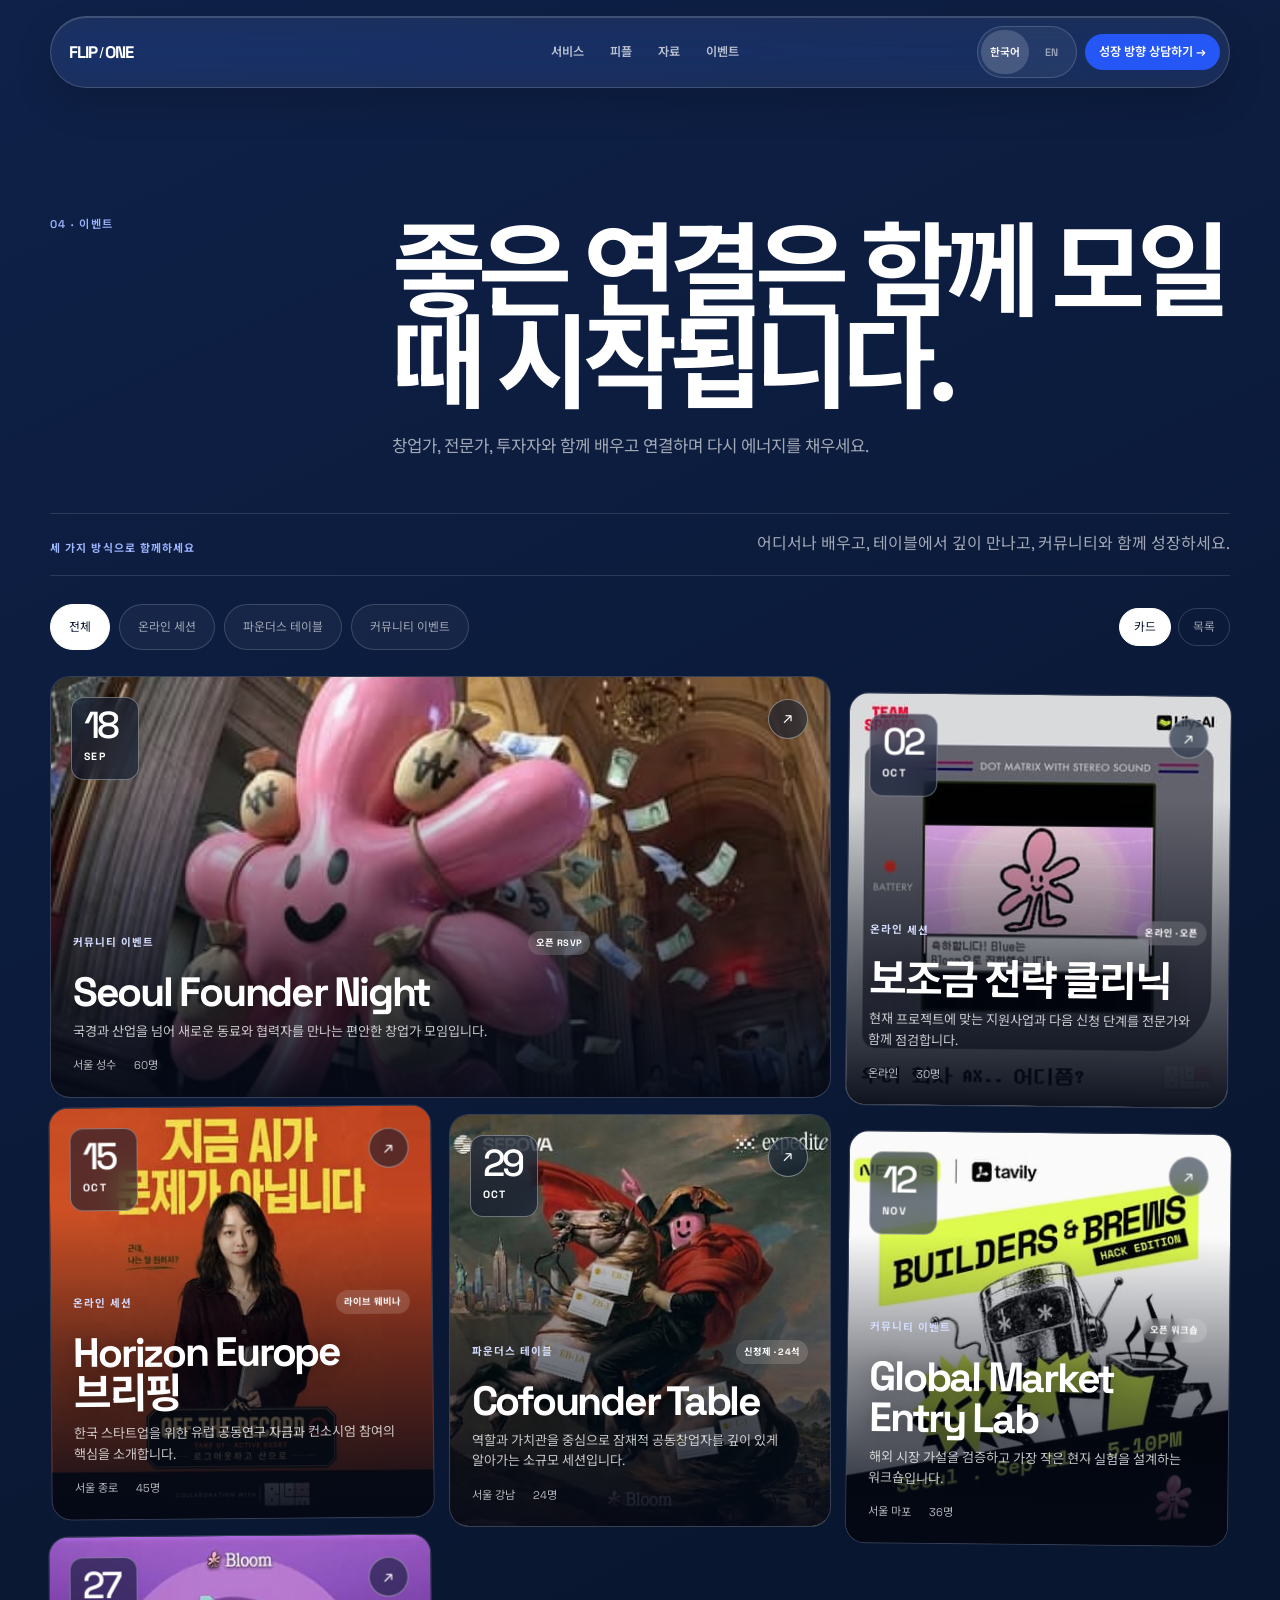
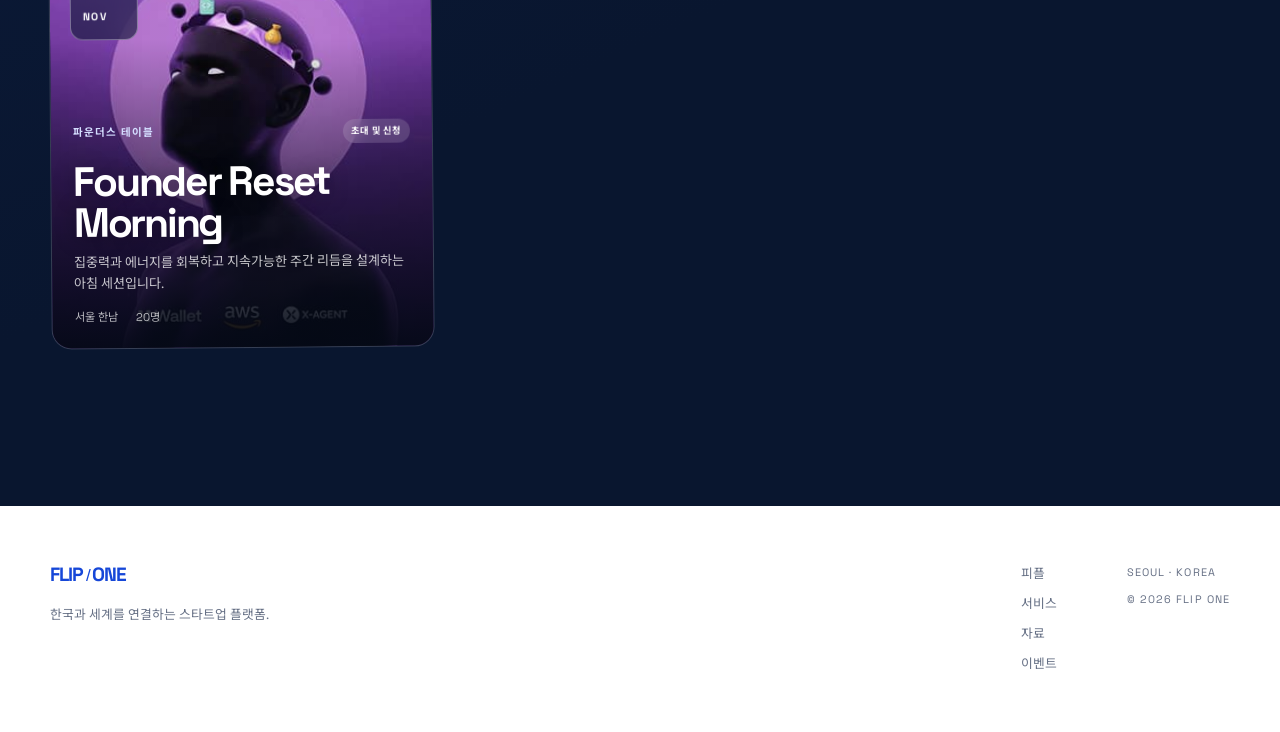
==== events.html @ 9b562f0b "Build multi-page Flip One venture platform" ====
<!doctype html>
<html lang="ko"><head><meta charset="utf-8"><meta name="viewport" content="width=device-width, initial-scale=1"><meta name="description" content="Flip One 창업가 커뮤니티 이벤트와 워크숍."><meta name="theme-color" content="#09162f"><title>Flip One | Events</title><link rel="preconnect" href="https://fonts.googleapis.com"><link rel="preconnect" href="https://fonts.gstatic.com" crossorigin><link href="https://fonts.googleapis.com/css2?family=Noto+Sans+KR:wght@400;500;600;700&amp;family=Space+Grotesk:wght@400;500;600;700&amp;display=swap" rel="stylesheet"><link rel="stylesheet" href="styles.css"><script src="script.js" defer></script></head>
<body class="subpage events-page"><a class="skip-link" href="#main" data-i18n="skip">본문으로 건너뛰기</a>
  <header class="site-header" id="site-header"><a class="wordmark" href="index.html" aria-label="Flip One home"><span>FLIP</span><span class="wordmark__slash">/</span><span>ONE</span></a><nav class="desktop-nav" aria-label="주요 내비게이션" data-i18n-aria="navLabel"><a href="services.html" data-i18n="navServices">서비스</a><a href="people.html" data-i18n="navPeople">피플</a><a href="resources.html" data-i18n="navResources">자료</a><a href="events.html" class="is-current" aria-current="page" data-i18n="navEvents">이벤트</a></nav><div class="header-actions"><div class="language-switch" role="group" aria-label="언어 선택"><button class="language-switch__button is-active" type="button" data-language="ko" aria-pressed="true">한국어</button><button class="language-switch__button" type="button" data-language="en" aria-pressed="false">EN</button></div><a class="nav-cta" href="index.html#course"><span data-i18n="cta">성장 방향 상담하기</span> →</a><button class="menu-button" id="menu-button" type="button" aria-expanded="false" aria-controls="mobile-nav"><span data-i18n="menu">메뉴</span></button></div></header>
  <nav class="mobile-nav" id="mobile-nav" hidden><a href="services.html" data-i18n="navServices">서비스</a><a href="people.html" data-i18n="navPeople">피플</a><a href="resources.html" data-i18n="navResources">자료</a><a href="events.html" data-i18n="navEvents">이벤트</a></nav>
  <main id="main"><section class="events events--page" id="events" aria-labelledby="events-heading"><div class="shell"><div class="section-heading section-heading--light"><div><p class="coordinate" data-i18n="eventsSectionLabel">04 · 이벤트</p></div><div><h1 id="events-heading" data-i18n="eventsSectionTitle">좋은 연결은 함께 모일 때 시작됩니다.</h1><p data-i18n="eventsSectionSummary">창업가, 전문가, 투자자와 함께 배우고 연결하며 다시 에너지를 채우세요.</p></div></div><div class="event-wall-intro"><span data-i18n="eventWallLabel">세 가지 방식으로 함께하세요</span><p data-i18n="eventWallCopy">어디서나 배우고, 테이블에서 깊이 만나고, 커뮤니티와 함께 성장하세요.</p></div><div class="events-toolbar"><div class="event-filters" id="event-filters" aria-label="Event categories"></div><div class="view-switch" aria-label="Event view"><button type="button" data-event-view="grid" class="is-active" data-i18n="gridView">카드</button><button type="button" data-event-view="list" data-i18n="listView">목록</button></div></div><div class="event-grid" id="event-grid"></div></div></section></main>
  <footer class="footer"><div class="shell footer__grid"><div><span class="wordmark"><span>FLIP</span><span class="wordmark__slash">/</span><span>ONE</span></span><p data-i18n="footerLine">한국과 세계를 연결하는 스타트업 플랫폼.</p></div><div class="footer__links"><a href="people.html" data-i18n="navPeople">피플</a><a href="services.html" data-i18n="navServices">서비스</a><a href="resources.html" data-i18n="navResources">자료</a><a href="events.html" data-i18n="navEvents">이벤트</a></div><div class="footer__meta"><span>SEOUL · KOREA</span><span>© 2026 FLIP ONE</span></div></div></footer>
  <dialog class="event-dialog" id="event-dialog" aria-labelledby="event-dialog-title"><article><div class="event-dialog__head"><div><span class="event-dialog__category" id="event-dialog-category"></span><h2 id="event-dialog-title"></h2></div><button class="dialog-close" type="button" data-close-event aria-label="닫기">×</button></div><div class="event-dialog__meta" id="event-dialog-meta"></div><p class="event-dialog__summary" id="event-dialog-summary"></p><div class="event-dialog__body"><div><span class="coordinate" data-i18n="eventAgenda">프로그램</span><ol id="event-dialog-agenda"></ol></div><div><span class="coordinate" data-i18n="eventFor">추천 대상</span><p id="event-dialog-audience"></p><span class="coordinate" data-i18n="eventHost">호스트</span><p id="event-dialog-host"></p></div></div><div class="event-dialog__actions"><button class="button button--primary" type="button" id="event-calendar" data-i18n="addCalendar">캘린더에 추가</button><a class="button event-register-link" href="index.html#course" data-i18n="eventEnquire">이벤트 문의</a></div></article></dialog>
</body></html>
---- styles.css ----
:root {
  --blue: #1647d8;
  --blue-bright: #2457f5;
  --electric: #2457f5;
  --blue-soft: #e9efff;
  --navy: #09162f;
  --navy-2: #0f2149;
  --ink: #101828;
  --muted: #667085;
  --line: #dde1e8;
  --paper: #f7f7f3;
  --white: #ffffff;
  --ease: cubic-bezier(.2,.7,.2,1);
  --max: 1180px;
}

* { box-sizing: border-box; }

html { scroll-behavior: smooth; }

section[id] { scroll-margin-top: 92px; }

body {
  margin: 0;
  background: var(--paper);
  color: var(--ink);
  font-family: "Space Grotesk", "Noto Sans KR", Inter, Arial, sans-serif;
  font-size: 16px;
  line-height: 1.55;
  -webkit-font-smoothing: antialiased;
}

a { color: inherit; }

:lang(ko) body { word-break: keep-all; }
:lang(ko) h1, :lang(ko) h2, :lang(ko) h3 { letter-spacing: -0.045em; line-height: 1.02; word-break: keep-all; }

.skip-link {
  position: fixed;
  z-index: 100;
  top: 10px;
  left: 10px;
  padding: 10px 14px;
  border-radius: 999px;
  background: var(--white);
  color: var(--navy);
  transform: translateY(-160%);
}

.skip-link:focus { transform: translateY(0); }

.shell {
  width: min(calc(100% - 40px), var(--max));
  margin: 0 auto;
}

.site-header {
  position: fixed;
  z-index: 20;
  top: 16px;
  left: 50%;
  display: grid;
  grid-template-columns: 1fr auto 1fr;
  align-items: center;
  width: min(calc(100% - 32px), var(--max));
  padding: 9px 9px 9px 18px;
  border: 1px solid rgba(255,255,255,0.16);
  border-radius: 999px;
  background: rgba(255,255,255,0.075);
  color: var(--white);
  box-shadow: inset 0 1px 0 rgba(255,255,255,0.16), 0 16px 38px rgba(0,0,0,0.16);
  backdrop-filter: blur(16px) saturate(150%);
  -webkit-backdrop-filter: blur(16px) saturate(150%);
  transform: translateX(-50%);
  transition: color 260ms var(--ease), background 260ms var(--ease), border-color 260ms var(--ease);
}

.site-header.is-light {
  border-color: rgba(255,255,255,0.75);
  background: rgba(255,255,255,0.78);
  color: var(--ink);
  box-shadow: inset 0 1px 0 rgba(255,255,255,0.92), 0 14px 38px rgba(9,22,47,0.08);
}

.wordmark {
  display: inline-flex;
  align-items: baseline;
  justify-self: start;
  font-size: 1.05rem;
  font-weight: 700;
  letter-spacing: -0.055em;
  line-height: 1;
  text-decoration: none;
  white-space: nowrap;
}

.wordmark__slash {
  margin: 0 0.14em 0 0.18em;
  font-family: Arial, sans-serif;
  font-size: 0.9em;
  font-weight: 400;
  transform: translateY(-0.025em);
}

.desktop-nav { display: flex; align-items: center; gap: 2px; }

.desktop-nav a {
  padding: 8px 12px;
  border-radius: 999px;
  font-size: 0.76rem;
  font-weight: 600;
  opacity: 0.7;
  text-decoration: none;
}

.desktop-nav a:hover,
.desktop-nav a:focus-visible {
  background: rgba(36,87,245,0.16);
  opacity: 1;
  outline: none;
}

.header-actions {
  justify-self: end;
  display: flex;
  align-items: center;
  gap: 8px;
}

.menu-button {
  display: none;
  min-height: 44px;
  padding: 0 12px;
  border: 1px solid rgba(255,255,255,0.18);
  border-radius: 999px;
  background: transparent;
  color: inherit;
  font: inherit;
  font-size: 0.7rem;
  font-weight: 600;
  cursor: pointer;
}

.is-light .menu-button { border-color: var(--line); }

.mobile-nav {
  position: fixed;
  z-index: 19;
  top: 74px;
  right: 16px;
  left: 16px;
  padding: 14px;
  border: 1px solid rgba(255,255,255,0.78);
  border-radius: 18px;
  background: rgba(255,255,255,0.88);
  box-shadow: 0 24px 60px rgba(9,22,47,0.18);
  backdrop-filter: blur(20px) saturate(150%);
  -webkit-backdrop-filter: blur(20px) saturate(150%);
}

.mobile-nav:not([hidden]) { display: grid; }

.mobile-nav a {
  padding: 13px 12px;
  border-bottom: 1px solid var(--line);
  font-size: 0.92rem;
  font-weight: 600;
  text-decoration: none;
}

.mobile-nav a:last-child { border: 0; color: var(--blue); }

.language-switch {
  display: flex;
  align-items: center;
  padding: 3px;
  border: 1px solid rgba(255,255,255,0.16);
  border-radius: 999px;
  background: rgba(255,255,255,0.06);
}

.is-light .language-switch {
  border-color: var(--line);
  background: rgba(9,22,47,0.04);
}

.language-switch__button {
  min-width: 44px;
  min-height: 44px;
  padding: 0 9px;
  border: 0;
  border-radius: 999px;
  background: transparent;
  color: inherit;
  font: inherit;
  font-size: 0.67rem;
  font-weight: 600;
  cursor: pointer;
  opacity: 0.55;
}

.language-switch__button.is-active {
  background: rgba(255,255,255,0.16);
  opacity: 1;
}

.is-light .language-switch__button.is-active { background: var(--white); }

.language-switch__button:focus-visible {
  outline: 2px solid var(--blue-bright);
  outline-offset: 1px;
}

.nav-cta {
  padding: 9px 14px;
  border-radius: 999px;
  background: var(--blue-bright);
  color: var(--white);
  font-size: 0.76rem;
  font-weight: 600;
  text-decoration: none;
}

.hero {
  position: relative;
  min-height: 100svh;
  display: flex;
  flex-direction: column;
  justify-content: center;
  overflow: hidden;
  background:
    radial-gradient(circle at 78% 38%, rgba(36,87,245,0.18), transparent 24rem),
    linear-gradient(145deg, var(--navy-2), var(--navy) 66%);
  color: var(--white);
}

.hero__grid {
  position: absolute;
  inset: 0;
  background-image:
    linear-gradient(rgba(255,255,255,0.035) 1px, transparent 1px),
    linear-gradient(90deg, rgba(255,255,255,0.035) 1px, transparent 1px);
  background-size: 72px 72px;
  mask-image: linear-gradient(to right, #000, transparent 86%);
  -webkit-mask-image: linear-gradient(to right, #000, transparent 86%);
}

.hero__beam {
  position: absolute;
  top: 16%;
  right: -8%;
  width: 62%;
  aspect-ratio: 1;
  background: conic-gradient(from 142deg at 50% 50%, transparent 0deg, transparent 321deg, rgba(36,87,245,0.18) 339deg, rgba(157,180,255,0.62) 355deg, transparent 360deg);
  mask-image: radial-gradient(circle, #000 0%, transparent 62%);
  -webkit-mask-image: radial-gradient(circle, #000 0%, transparent 62%);
  pointer-events: none;
}

.hero__destination {
  position: absolute;
  top: 34%;
  right: 12%;
  width: 86px;
  height: 86px;
  border: 1px solid rgba(255,255,255,0.25);
  border-radius: 50%;
}

.hero__destination::before,
.hero__destination::after {
  position: absolute;
  background: rgba(255,255,255,0.35);
  content: "";
}

.hero__destination::before { top: 50%; left: -18px; width: 120px; height: 1px; }
.hero__destination::after { top: -18px; left: 50%; width: 1px; height: 120px; }

.hero__destination span {
  position: absolute;
  inset: 34px;
  border-radius: 50%;
  background: var(--white);
  box-shadow: 0 0 0 12px rgba(255,255,255,0.06), 0 0 48px rgba(157,180,255,0.85);
}

.hero__visual {
  position: absolute;
  z-index: 1;
  top: 50%;
  right: clamp(20px, 4vw, 72px);
  width: min(40vw, 610px);
  margin: 0;
  overflow: hidden;
  background: transparent;
  mask-image: radial-gradient(ellipse at center, #000 52%, transparent 78%);
  -webkit-mask-image: radial-gradient(ellipse at center, #000 52%, transparent 78%);
  transform: translateY(-45%);
  animation: hero-boat-float 6s ease-in-out infinite;
}

.hero__visual img {
  display: block;
  width: 100%;
  height: auto;
  filter: saturate(1.05);
}

@keyframes hero-boat-float {
  0%, 100% { transform: translateY(-45%) rotate(-0.4deg); }
  50% { transform: translateY(calc(-45% - 10px)) rotate(0.6deg); }
}

.hero__content {
  position: relative;
  z-index: 2;
  padding-top: 96px;
}

.eyebrow,
.coordinate {
  font-size: 0.7rem;
  font-weight: 600;
  letter-spacing: 0.13em;
  text-transform: uppercase;
}

.eyebrow {
  margin: 0 0 22px;
  color: #9db4ff;
}

.hero h1 {
  max-width: min(900px, 68vw);
  margin: 0 0 26px;
  font-size: clamp(4.2rem, 10vw, 9.4rem);
  font-weight: 600;
  letter-spacing: -0.08em;
  line-height: 0.84;
}

.hero h1 span {
  display: block;
  opacity: 0;
  transform: translateY(40px);
  animation: title-in 800ms var(--ease) forwards;
}

.hero h1 span:nth-child(2) { animation-delay: 110ms; }
.hero h1 .hero__accent { color: #9db4ff; }

@keyframes title-in {
  to { opacity: 1; transform: translateY(0); }
}

.hero__summary {
  max-width: min(650px, 58vw);
  margin: 0 0 30px;
  color: rgba(255,255,255,0.7);
  font-size: clamp(1rem, 1.8vw, 1.18rem);
}
.hero__audience { max-width: 680px; margin: -14px 0 28px; color: #aebfff; font-size: .76rem; font-weight: 600; letter-spacing: .025em; }

.hero__actions { display: flex; flex-wrap: wrap; gap: 10px; }

.button {
  display: inline-flex;
  align-items: center;
  justify-content: center;
  gap: 10px;
  min-height: 48px;
  padding: 0 20px;
  border: 1px solid transparent;
  border-radius: 999px;
  font-size: 0.88rem;
  font-weight: 600;
  text-decoration: none;
  transition: transform 160ms var(--ease), background 160ms var(--ease), border-color 160ms var(--ease);
}

.button:hover { transform: translateY(-2px); }
.button:focus-visible { outline: 3px solid var(--blue-bright); outline-offset: 3px; }
.button--primary { background: var(--blue-bright); color: var(--white); }
.button--primary:hover { background: #3969f7; }
.button--ghost { border-color: rgba(255,255,255,0.28); color: var(--white); }
.button--ghost:hover { border-color: rgba(255,255,255,0.65); background: rgba(255,255,255,0.06); }

.hero__footer {
  position: absolute;
  z-index: 2;
  right: 0;
  bottom: 24px;
  left: 0;
  display: flex;
  justify-content: space-between;
  color: rgba(255,255,255,0.46);
  font-size: 0.68rem;
  letter-spacing: 0.1em;
  text-transform: uppercase;
}

.coordinate { color: var(--muted); }

.direction { padding: clamp(90px, 12vw, 150px) 0; }
.audience-pathways { padding: clamp(80px, 10vw, 125px) 0; border-bottom: 1px solid var(--line); background: #f7f8fb; }
.audience-pathways__grid { display: grid; grid-template-columns: repeat(2, 1fr); gap: 14px; margin-top: 54px; }
.audience-pathways__grid article { position: relative; min-height: 390px; padding: clamp(25px, 4vw, 42px); overflow: hidden; border: 1px solid var(--line); border-radius: 20px; background: #fff; }
.audience-pathways__grid article:last-child { background: var(--navy); color: #fff; }
.audience-pathways__grid article::after { position: absolute; right: -70px; bottom: -100px; width: 250px; height: 250px; border: 1px solid rgba(36,87,245,.2); border-radius: 50%; box-shadow: 0 0 0 34px rgba(36,87,245,.05), 0 0 0 68px rgba(36,87,245,.03); content: ""; }
.audience-pathways__grid article > span { color: var(--blue); font-size: .66rem; font-weight: 700; letter-spacing: .12em; }
.audience-pathways__grid article:last-child > span { color: #9db4ff; }
.audience-pathways__grid h3 { max-width: 480px; margin: 62px 0 12px; font-size: clamp(2.1rem, 4vw, 3.8rem); letter-spacing: -.06em; line-height: .95; }
.audience-pathways__grid p { max-width: 480px; color: var(--muted); }
.audience-pathways__grid article:last-child p { color: rgba(255,255,255,.62); }
.audience-pathways__grid ul { position: relative; z-index: 1; margin: 34px 0 0; padding: 0; list-style: none; }
.audience-pathways__grid li { padding: 11px 0; border-top: 1px solid var(--line); font-size: .82rem; }
.audience-pathways__grid article:last-child li { border-color: rgba(255,255,255,.13); }

.section-heading {
  display: grid;
  grid-template-columns: 0.36fr 1fr;
  gap: 40px;
  align-items: start;
  margin-bottom: 64px;
}

.section-heading h2 {
  max-width: 760px;
  margin: 0 0 18px;
  font-size: clamp(2.8rem, 6.5vw, 6rem);
  font-weight: 600;
  letter-spacing: -0.07em;
  line-height: 0.94;
}

.section-heading > div > p:not(.coordinate) {
  max-width: 650px;
  margin: 0;
  color: var(--muted);
  font-size: 1.05rem;
}

.section-metaphor {
  position: relative;
  height: clamp(190px, 24vw, 290px);
  margin: -22px 0 42px;
  overflow: hidden;
  border-radius: 18px;
}

.section-metaphor img {
  display: block;
  width: 100%;
  height: 100%;
  object-fit: cover;
  transition: transform 900ms var(--ease);
}

.section-metaphor:hover img { transform: scale(1.015); }
.section-metaphor--light { border: 1px solid var(--line); background: var(--paper); }
.section-metaphor--light img { mix-blend-mode: multiply; }
.section-metaphor--dark {
  border: 1px solid rgba(255,255,255,0.1);
  background: var(--navy);
  mask-image: linear-gradient(90deg, transparent, #000 5%, #000 95%, transparent);
  -webkit-mask-image: linear-gradient(90deg, transparent, #000 5%, #000 95%, transparent);
}

.value-grid {
  display: grid;
  grid-template-columns: repeat(4, 1fr);
  border: 1px solid var(--line);
  border-radius: 16px;
  overflow: hidden;
  background: var(--white);
}

.value-card {
  position: relative;
  min-height: 390px;
  padding: 20px;
  border-left: 1px solid var(--line);
}

.value-card:first-child { border-left: 0; }
.value-card__index { color: var(--blue); font-size: 0.7rem; font-weight: 700; letter-spacing: 0.12em; }

.value-card__illustration { height: 168px; margin: 18px 0 22px; overflow: hidden; border-radius: 12px; background: var(--blue-soft); }
.value-card__illustration img { width: 100%; height: 100%; object-fit: cover; transition: transform 700ms var(--ease); }
.value-card:hover .value-card__illustration img { transform: scale(1.045) rotate(-0.4deg); }
.value-card h3 {
  margin: 0 0 10px;
  font-size: 1.5rem;
  letter-spacing: -0.04em;
}

.value-card p { max-width: 280px; margin: 0; color: var(--muted); font-size: 0.92rem; }

.value-card__line {
  position: absolute;
  right: 28px;
  bottom: 30px;
  left: 28px;
  height: 2px;
  overflow: hidden;
  background: var(--line);
}

.value-card__line::after {
  display: block;
  width: 32%;
  height: 100%;
  background: var(--blue);
  content: "";
  transform: translateX(-105%);
  transition: transform 400ms var(--ease);
}

.value-card:hover .value-card__line::after { transform: translateX(0); }

.pathways { display: grid; grid-template-columns: 0.72fr 1.28fr; gap: clamp(32px, 6vw, 84px); align-items: center; margin-top: 72px; padding: clamp(26px, 4vw, 48px); border: 1px solid var(--line); border-radius: 20px; background: var(--navy); color: var(--white); }
.pathways__intro h3 { max-width: 470px; margin: 14px 0; font-size: clamp(2rem, 4vw, 3.5rem); letter-spacing: -0.06em; line-height: 0.98; }
.pathways__intro > p:last-child { max-width: 500px; margin: 0; color: rgba(255,255,255,0.6); }
.pathways .coordinate { color: #9db4ff; }
.pathway-switch { display: grid; grid-template-columns: 1fr 1fr; gap: 10px; }
.pathway-card { min-height: 230px; padding: 24px; border: 1px solid rgba(255,255,255,0.16); border-radius: 15px; background: rgba(255,255,255,0.045); color: var(--white); text-align: left; cursor: pointer; transition: transform 180ms var(--ease), border-color 180ms var(--ease), background 180ms var(--ease); }
.pathway-card:hover { transform: translateY(-3px); border-color: rgba(157,180,255,0.65); }
.pathway-card:focus-visible { outline: 3px solid rgba(157,180,255,0.42); outline-offset: 3px; }
.pathway-card.is-active { border-color: #9db4ff; background: rgba(36,87,245,0.25); }
.pathway-card__route { display: block; margin-bottom: 70px; color: #9db4ff; font-size: 0.64rem; font-weight: 700; letter-spacing: 0.1em; }
.pathway-card__route i { padding: 0 6px; color: var(--white); font-style: normal; }
.pathway-card strong { display: block; margin-bottom: 9px; font-size: 1.25rem; letter-spacing: -0.035em; }
.pathway-card small { display: block; color: rgba(255,255,255,0.58); font-size: 0.78rem; line-height: 1.55; }

.services { padding: clamp(90px, 12vw, 150px) 0; border-top: 1px solid var(--line); }

.stage-grid {
  display: grid;
  grid-template-columns: repeat(3, 1fr);
  gap: 12px;
}

.stage-card {
  position: relative;
  min-height: 410px;
  padding: 26px;
  overflow: hidden;
  border: 1px solid var(--line);
  border-radius: 16px;
  background: var(--white);
  cursor: pointer;
  transition: transform 180ms var(--ease), border-color 180ms var(--ease), background 180ms var(--ease);
}

.stage-card--active { border-color: #becbfa; background: var(--blue-soft); }
.stage-card:hover { transform: translateY(-3px); border-color: #becbfa; }
.stage-card:focus-visible { outline: 3px solid rgba(36,87,245,0.25); outline-offset: 3px; }
.stage-card__number { color: var(--blue); font-size: 0.7rem; font-weight: 700; letter-spacing: 0.12em; }
.stage-card__route { position: absolute; top: 31px; right: 26px; width: 42%; height: 1px; background: var(--line); }
.stage-card__route::after { position: absolute; top: -4px; right: 0; width: 9px; height: 9px; border-radius: 50%; background: var(--blue); content: ""; }
.stage-card h3 { margin: 100px 0 12px; font-size: 1.65rem; letter-spacing: -0.04em; }
.stage-card p { margin: 0 0 30px; color: var(--muted); font-size: 0.9rem; }
.stage-card ul { margin: 0; padding: 0; list-style: none; }
.stage-card li { padding: 10px 0; border-top: 1px solid rgba(102,112,133,0.2); font-size: 0.82rem; }

.stage-symbol { position: absolute; top: 62px; right: 26px; display: grid; place-items: center; width: 58px; height: 58px; border: 1px solid rgba(22,71,216,0.16); border-radius: 15px; background: rgba(255,255,255,0.5); opacity: 0.48; transition: opacity 180ms var(--ease), transform 180ms var(--ease), background 180ms var(--ease); }
.stage-card--active .stage-symbol { opacity: 1; transform: scale(1.06); }
.stage-card--active .stage-symbol { background: rgba(255,255,255,0.82); }
.stage-symbol img { width: 30px; height: 30px; filter: brightness(0) saturate(100%) invert(25%) sepia(96%) saturate(2706%) hue-rotate(222deg) brightness(84%) contrast(101%); }

.service-detail { display: grid; grid-template-columns: 0.75fr 1.25fr; gap: 40px; align-items: start; margin-top: 12px; padding: 28px; border: 1px solid #becbfa; border-radius: 16px; background: linear-gradient(130deg, #f5f7ff, var(--blue-soft)); }
.service-detail h3 { margin: 18px 0 0; font-size: clamp(1.8rem, 4vw, 3rem); letter-spacing: -0.055em; line-height: 1; }
.service-detail p { max-width: 620px; margin: 0 0 24px; color: var(--muted); }
.service-detail .button { min-height: 44px; cursor: pointer; }

.platform { padding: clamp(90px, 12vw, 150px) 0; background: var(--navy); color: var(--white); }
.section-heading--light .coordinate { color: #9db4ff; }
.section-heading--light > div > p:not(.coordinate) { color: rgba(255,255,255,0.62); }

.bento-grid {
  display: grid;
  grid-template-columns: repeat(12, 1fr);
  grid-auto-rows: minmax(220px, auto);
  gap: 12px;
}

.bento {
  position: relative;
  display: flex;
  flex-direction: column;
  padding: 24px;
  overflow: hidden;
  border: 1px solid rgba(255,255,255,0.14);
  border-radius: 16px;
  background: rgba(255,255,255,0.045);
}

.bento--people { grid-column: span 7; grid-row: span 2; min-height: 460px; }
.bento--ask { grid-column: span 5; background: rgba(36,87,245,0.16); }
.bento--directory { grid-column: span 12; min-height: 620px; background: linear-gradient(145deg, rgba(36,87,245,0.14), rgba(255,255,255,0.035) 58%); }
.bento--resource, .bento--event { grid-column: span 6; }
.bento__top { display: flex; justify-content: space-between; gap: 20px; color: rgba(255,255,255,0.46); font-size: 0.68rem; letter-spacing: 0.11em; text-transform: uppercase; }
.bento__label { color: #9db4ff; font-weight: 700; }
.bento h3 { max-width: 470px; margin: auto 0 10px; font-size: clamp(1.7rem, 4vw, 3.2rem); letter-spacing: -0.055em; line-height: 1; }
.bento p { max-width: 480px; margin: 0 0 22px; color: rgba(255,255,255,0.58); font-size: 0.88rem; }
.text-link { color: var(--white); font-size: 0.82rem; font-weight: 600; text-decoration: none; }
.text-link:hover { color: #9db4ff; }

.profile-stack { display: flex; margin-top: 54px; }
.profile-stack span { width: 62px; height: 62px; display: grid; place-items: center; margin-left: -10px; border: 4px solid var(--navy); border-radius: 50%; background: linear-gradient(145deg, #e9efff, #829cff); color: var(--blue); font-size: 0.75rem; font-weight: 700; }
.profile-stack span:first-child { margin-left: 0; }
.profile-stack span:last-child { background: var(--blue-bright); color: var(--white); }
.beta { padding: 3px 7px; border-radius: 999px; background: rgba(255,255,255,0.12); color: var(--white); }

.ask-box { display: flex; align-items: center; gap: 14px; margin: auto 0 18px; padding: 14px 14px 14px 17px; border: 1px solid rgba(255,255,255,0.24); border-radius: 999px; background: rgba(255,255,255,0.1); color: rgba(255,255,255,0.76); backdrop-filter: blur(16px); }
.ask-box span { flex: 1; font-size: 0.78rem; }
.ask-box b { width: 30px; height: 30px; display: grid; place-items: center; border-radius: 50%; background: var(--white); color: var(--blue); }

.directory-intro { display: grid; grid-template-columns: 0.9fr 1.1fr; gap: clamp(30px, 6vw, 90px); align-items: end; margin: 56px 0 30px; }
.directory-intro h3 { margin: 0 0 14px; }
.directory-intro > div > p { margin: 0; }
.people-ask { display: grid; gap: 9px; }
.people-ask label { display: flex; align-items: center; gap: 9px; color: #9db4ff; font-size: 0.68rem; font-weight: 700; letter-spacing: 0.11em; }
.people-ask__field { display: grid; grid-template-columns: 1fr auto; padding: 7px; border: 1px solid rgba(255,255,255,0.23); border-radius: 999px; background: rgba(255,255,255,0.09); backdrop-filter: blur(16px); }
.people-ask input { min-width: 0; padding: 7px 11px; border: 0; background: transparent; color: var(--white); font: inherit; font-size: 0.82rem; outline: 0; }
.people-ask input::placeholder { color: rgba(255,255,255,0.48); }
.people-ask button { width: 36px; height: 36px; border: 0; border-radius: 50%; background: var(--white); color: var(--blue); font-size: 1rem; cursor: pointer; }
.people-ask > p { margin: 0 8px; font-size: 0.72rem; }

.directory-filters { display: flex; align-items: end; gap: 10px; padding-top: 20px; border-top: 1px solid rgba(255,255,255,0.12); }
.directory-filters label { display: grid; flex: 0 1 230px; gap: 7px; color: rgba(255,255,255,0.48); font-size: 0.67rem; font-weight: 600; letter-spacing: 0.08em; text-transform: uppercase; }
.directory-filters select, .directory-reset { height: 42px; padding: 0 13px; border: 1px solid rgba(255,255,255,0.16); border-radius: 10px; background: #142447; color: var(--white); font: inherit; font-size: 0.78rem; }
.directory-reset { margin-left: auto; cursor: pointer; }
.match-note { min-height: 20px; margin: 14px 0 0; color: #9db4ff; font-size: 0.76rem; }
.people-grid { display: grid; grid-template-columns: repeat(3, 1fr); gap: 10px; margin-top: 8px; }
.person-card { min-width: 0; overflow: hidden; border: 1px solid rgba(255,255,255,0.12); border-radius: 13px; background: rgba(9,22,47,0.62); transition: transform 180ms var(--ease), border-color 180ms var(--ease), background 180ms var(--ease); }
.person-card:hover { transform: translateY(-3px); border-color: rgba(157,180,255,0.55); background: rgba(21,39,79,0.9); }
.person-card__button { display: block; width: 100%; height: 100%; padding: 20px; border: 0; background: transparent; color: inherit; font: inherit; text-align: left; cursor: pointer; }
.person-card__button:focus-visible { outline: 3px solid #9db4ff; outline-offset: -3px; }
.person-card__portrait { width: calc(100% + 40px); aspect-ratio: 1.45 / 1; margin: -20px -20px 16px; overflow: hidden; background: var(--blue-soft); }
.person-card__portrait img { display: block; width: 100%; height: 100%; object-fit: cover; object-position: center 30%; transition: transform 350ms var(--ease); }
.person-card:hover .person-card__portrait img { transform: scale(1.025); }
.person-card__head { display: flex; justify-content: space-between; align-items: center; gap: 8px; min-height: 18px; margin-bottom: 8px; }
.person-direction { display: inline-flex; width: fit-content; padding: 5px 8px; border-radius: 999px; background: rgba(36,87,245,.22); color: #bdcbff; font-size: .6rem; font-weight: 700; }
.person-avatar { display: grid; place-items: center; width: 42px; height: 42px; border-radius: 50%; background: linear-gradient(145deg, #f4f6ff, #9db4ff); color: var(--blue); font-size: 0.7rem; font-weight: 700; }
.person-location { color: rgba(255,255,255,0.44); font-size: 0.68rem; }
.person-card h4 { margin: 0 0 2px; font-size: 1.15rem; letter-spacing: -0.035em; }
.person-card strong { color: #9db4ff; font-size: 0.75rem; font-weight: 600; }
.person-card p { min-height: 62px; margin: 14px 0 18px; font-size: 0.76rem; }
.person-tags { display: flex; flex-wrap: wrap; gap: 6px; }
.person-tags span { padding: 5px 8px; border-radius: 999px; background: rgba(255,255,255,0.07); color: rgba(255,255,255,0.68); font-size: 0.62rem; }
.person-match { min-height: 0 !important; margin: 14px 0 0 !important; padding-top: 12px; border-top: 1px solid rgba(255,255,255,.1); color: #bdcbff !important; }
.person-card__cta { display: block; margin-top: 18px; color: #fff; font-size: .72rem; font-weight: 700; }

.person-dialog { width: min(calc(100% - 28px), 780px); max-height: calc(100dvh - 28px); padding: 0; overflow: auto; border: 1px solid rgba(255,255,255,.2); border-radius: 22px; background: #0d1b38; color: #fff; box-shadow: 0 34px 100px rgba(0,0,0,.48); }
.person-dialog::backdrop { background: rgba(4,10,25,.76); backdrop-filter: blur(7px); }
.person-dialog article { position: relative; padding: clamp(22px, 5vw, 42px); }
.person-dialog__close { position: absolute; z-index: 2; top: 18px; right: 18px; border-color: rgba(255,255,255,.18); background: rgba(9,22,47,.72); color: #fff; }
.person-dialog__hero { display: grid; grid-template-columns: 190px 1fr; gap: 28px; align-items: end; }
.person-dialog__hero img { width: 190px; aspect-ratio: 1 / 1.08; border-radius: 16px; object-fit: cover; object-position: center 25%; }
.person-dialog h2 { margin: 14px 0 5px; font-size: clamp(2.3rem, 7vw, 4.6rem); letter-spacing: -.065em; line-height: .92; }
.person-dialog strong { color: #9db4ff; }
.person-dialog__hero p { margin: 10px 0 0; color: rgba(255,255,255,.55); }
.person-dialog__bio { max-width: 680px; margin: 30px 0; color: rgba(255,255,255,.76); font-size: 1rem; line-height: 1.7; }
.person-dialog__facts { display: grid; grid-template-columns: 1.5fr 1fr 1fr; gap: 12px; margin-bottom: 28px; }
.person-dialog__facts section { padding: 18px; border: 1px solid rgba(255,255,255,.1); border-radius: 13px; background: rgba(255,255,255,.04); }
.person-dialog__facts h3 { margin: 0 0 13px; color: #9db4ff; font-size: .68rem; letter-spacing: .08em; text-transform: uppercase; }
.person-dialog__facts p { margin: 0; color: rgba(255,255,255,.7); font-size: .78rem; line-height: 1.6; }
.intro-form { display: grid; gap: 15px; margin-top: 24px; padding-top: 24px; border-top: 1px solid rgba(255,255,255,.12); }
.intro-form[hidden] { display: none; }
.intro-form label { display: grid; gap: 7px; color: rgba(255,255,255,.6); font-size: .72rem; font-weight: 600; }
.intro-form input, .intro-form textarea { width: 100%; padding: 12px 13px; border: 1px solid rgba(255,255,255,.15); border-radius: 10px; background: rgba(255,255,255,.08); color: #fff; font: inherit; }
.intro-form input:focus, .intro-form textarea:focus { border-color: #9db4ff; outline: 0; box-shadow: 0 0 0 3px rgba(157,180,255,.18); }

.document-lines { display: grid; gap: 8px; margin: 34px 0 auto; }
.document-lines i { display: block; height: 1px; background: rgba(255,255,255,0.18); }
.document-lines i:nth-child(2) { width: 78%; }
.document-lines i:nth-child(3) { width: 56%; }
.bento--resource h3 { margin-top: 26px; font-size: 1.45rem; }
.bento--event { flex-direction: row; align-items: center; gap: 24px; }
.bento--event h3 { margin: 8px 0 4px; font-size: 1.4rem; }
.bento--event p { margin: 0; }
.event-date b { display: block; font-size: 3.4rem; letter-spacing: -0.07em; line-height: 0.82; }
.event-date span { color: #9db4ff; font-size: 0.7rem; font-weight: 700; letter-spacing: 0.12em; }

.resources { padding: clamp(90px, 12vw, 150px) 0; border-top: 1px solid var(--line); background: #f4f5f8; }
.wiki-shell { display: grid; grid-template-columns: 240px minmax(0,1fr); min-height: 650px; overflow: hidden; border: 1px solid var(--line); border-radius: 18px; background: var(--white); box-shadow: 0 24px 70px rgba(9,22,47,.06); }
.wiki-sidebar { display: flex; flex-direction: column; padding: 25px 18px; border-right: 1px solid var(--line); background: #fafbfc; }
.wiki-sidebar label { display: grid; gap: 8px; margin: 28px 0 22px; color: var(--muted); font-size: .68rem; }
.wiki-sidebar input { width: 100%; min-height: 42px; padding: 0 12px; border: 1px solid var(--line); border-radius: 9px; background: #fff; color: var(--ink); font: inherit; font-size: .72rem; }
.resource-filters { display: flex; flex-direction: column; gap: 4px; margin: 0; }
.resource-filters button { min-height: 39px; padding: 0 12px; border: 0; border-radius: 8px; background: transparent; color: var(--muted); font: inherit; font-size: 0.76rem; text-align: left; cursor: pointer; transition: color 160ms var(--ease), background 160ms var(--ease); }
.resource-filters button:hover, .resource-filters button.is-active { border-color: var(--blue); background: var(--blue); color: var(--white); }
.wiki-sidebar__meta { display: grid; gap: 5px; margin-top: auto; color: var(--muted); font-size: .6rem; }
.wiki-sidebar__meta strong { color: var(--ink); font-size: .64rem; }
.wiki-content { padding: 24px; }
.wiki-breadcrumb { display: flex; gap: 9px; padding-bottom: 18px; border-bottom: 1px solid var(--line); color: var(--muted); font-size: .66rem; letter-spacing: .06em; }
.wiki-breadcrumb i { font-style: normal; opacity: .45; }
.wiki-breadcrumb strong { color: var(--blue); }
.resource-grid { display: grid; grid-template-columns: 1fr; }
.resource-card { position: relative; display: grid; grid-template-columns: 64px minmax(0,1fr) 40px; min-height: 150px; padding: 22px 4px; border-bottom: 1px solid var(--line); background: var(--white); transition: background 180ms var(--ease); }
.resource-card:hover { background: #f8faff; }
.resource-card__top { display: flex; justify-content: space-between; align-items: start; margin-bottom: 56px; }
.resource-card__top { grid-row: 1 / span 4; margin: 0; }
.resource-index { display: none; }
.resource-icon { display: grid; place-items: center; width: 48px; height: 48px; border-radius: 13px; background: var(--blue-soft); }
.resource-icon img { width: 25px; height: 25px; filter: brightness(0) saturate(100%) invert(25%) sepia(96%) saturate(2706%) hue-rotate(222deg) brightness(84%) contrast(101%); }
.resource-index { color: var(--muted); font-size: 0.68rem; letter-spacing: 0.1em; }
.resource-category { color: var(--blue); font-size: 0.66rem; font-weight: 700; letter-spacing: 0.1em; text-transform: uppercase; }
.resource-card h3 { margin: 12px 0 10px; font-size: 1.45rem; letter-spacing: -0.045em; line-height: 1.08; }
.resource-card p { margin: 0 0 20px; color: var(--muted); font-size: 0.82rem; }
.powered-badge { align-self: flex-start; margin-top: auto; padding: 6px 9px; border-radius: 999px; background: var(--blue-soft); color: var(--blue); font-size: 0.62rem; font-weight: 700; }
.resource-card > .resource-category, .resource-card > h3, .resource-card > p, .resource-card > .powered-badge { grid-column: 2; }
.resource-card > .resource-category { grid-row: 1; }
.resource-card > h3 { grid-row: 2; margin: 9px 0 7px; }
.resource-card > p { grid-row: 3; margin-bottom: 0; }
.resource-card > button { grid-column: 3; grid-row: 1 / span 4; align-self: center; display: grid; place-items: center; width: 36px; height: 36px; border: 1px solid var(--line); border-radius: 50%; background: var(--white); color: var(--blue); cursor: pointer; }
.resource-card > button:hover { border-color: var(--blue); background: var(--blue); color: var(--white); }

.resource-dialog { width: min(calc(100% - 28px), 680px); padding: 0; border: 1px solid rgba(255,255,255,0.8); border-radius: 20px; background: rgba(255,255,255,0.96); box-shadow: 0 30px 90px rgba(9,22,47,0.3); backdrop-filter: blur(22px); }
.resource-dialog::backdrop { background: rgba(9,22,47,0.64); backdrop-filter: blur(5px); }
.resource-dialog article { padding: 30px; }
.resource-dialog__head { display: flex; justify-content: space-between; gap: 30px; }
.resource-dialog h2 { margin: 12px 0 20px; font-size: clamp(2rem, 6vw, 3.5rem); letter-spacing: -0.065em; line-height: 0.98; }
.resource-attribution { display: inline-flex; margin: 0 0 22px; padding: 7px 10px; border-radius: 999px; background: var(--blue-soft); color: var(--blue); font-size: 0.68rem; font-weight: 700; }
.resource-attribution[hidden] { display: none; }
.resource-dialog__summary { max-width: 580px; margin: 0; color: var(--muted); font-size: 1rem; }
.resource-dialog__body { margin: 28px 0; border-top: 1px solid var(--line); }
.resource-dialog__body ol { margin: 0; padding: 0; list-style: none; counter-reset: resource-step; }
.resource-dialog__body li { position: relative; padding: 16px 10px 16px 42px; border-bottom: 1px solid var(--line); counter-increment: resource-step; }
.resource-dialog__body li::before { position: absolute; left: 8px; color: var(--blue); font-size: 0.7rem; font-weight: 700; content: "0" counter(resource-step); }

.events { padding: clamp(90px, 12vw, 150px) 0; background: linear-gradient(155deg, var(--navy-2), var(--navy) 72%); color: var(--white); }
.event-route { position: relative; height: 130px; margin: -18px 0 26px; overflow: hidden; }
.event-route::before { position: absolute; top: 64px; right: 4%; left: 4%; height: 2px; background: linear-gradient(90deg, transparent, var(--electric), #9db4ff, transparent); content: ""; }
.event-route i { position: absolute; top: 59px; width: 12px; height: 12px; border: 2px solid #9db4ff; border-radius: 50%; background: var(--navy); box-shadow: 0 0 0 7px rgba(36,87,245,.12); animation: portPulse 2.8s ease-in-out infinite; }
.event-route i:nth-of-type(1) { left: 18%; }.event-route i:nth-of-type(2) { left: 40%; animation-delay: .4s; }.event-route i:nth-of-type(3) { left: 62%; animation-delay: .8s; }.event-route i:nth-of-type(4) { left: 82%; animation-delay: 1.2s; }
.event-route strong { position: absolute; top: 83px; color: rgba(255,255,255,.38); font-size: .58rem; letter-spacing: .13em; }.event-route strong:first-of-type { left: 15%; }.event-route strong:last-of-type { right: 13%; }
@keyframes portPulse { 50% { box-shadow: 0 0 0 11px rgba(36,87,245,0); } }
.events-toolbar { display: flex; justify-content: space-between; align-items: center; gap: 20px; margin: -18px 0 34px; }
.event-filters, .view-switch { display: flex; flex-wrap: wrap; gap: 7px; }
.event-filters button, .view-switch button { min-height: 38px; padding: 0 14px; border: 1px solid rgba(255,255,255,0.16); border-radius: 999px; background: transparent; color: rgba(255,255,255,0.6); font: inherit; font-size: 0.74rem; cursor: pointer; }
.event-filters button:hover, .event-filters button.is-active, .view-switch button.is-active { border-color: var(--white); background: var(--white); color: var(--navy); }
.event-grid { display: grid; grid-template-columns: repeat(2, 1fr); gap: 12px; }
.event-card { position: relative; display: grid; grid-template-columns: 82px 1fr; gap: 22px; min-height: 270px; padding: 24px; border: 1px solid rgba(255,255,255,0.13); border-radius: 16px; background: rgba(255,255,255,0.045); transition: transform 180ms var(--ease), background 180ms var(--ease), border-color 180ms var(--ease); }
.event-card:hover { transform: translateY(-3px); border-color: rgba(157,180,255,0.5); background: rgba(255,255,255,0.075); }
.event-card--featured { grid-column: span 2; min-height: 330px; background: linear-gradient(120deg, rgba(36,87,245,0.36), rgba(255,255,255,0.04)); }
.event-card__date { padding-right: 18px; border-right: 1px solid rgba(255,255,255,0.12); }
.event-card__date b { display: block; font-size: 3.2rem; font-weight: 500; letter-spacing: -0.08em; line-height: 0.9; }
.event-card__date span { color: #9db4ff; font-size: 0.66rem; font-weight: 700; letter-spacing: 0.13em; }
.event-card__category { display: flex; align-items: center; gap: 8px; color: #9db4ff; font-size: 0.66rem; font-weight: 700; letter-spacing: 0.1em; text-transform: uppercase; }
.event-card__category img { width: 18px; height: 18px; filter: brightness(0) invert(72%) sepia(20%) saturate(1304%) hue-rotate(190deg) brightness(104%); }
.event-card h3 { max-width: 520px; margin: 38px 0 10px; font-size: clamp(1.6rem, 3.7vw, 3rem); letter-spacing: -0.055em; line-height: 1; }
.event-card p { max-width: 540px; margin: 0 0 24px; color: rgba(255,255,255,0.58); font-size: 0.82rem; }
.event-card__meta { display: flex; gap: 18px; margin-top: auto; color: rgba(255,255,255,0.46); font-size: 0.7rem; }
.event-card > button { position: absolute; right: 22px; bottom: 22px; display: grid; place-items: center; width: 36px; height: 36px; border: 1px solid rgba(255,255,255,0.18); border-radius: 50%; background: transparent; color: var(--white); cursor: pointer; }
.event-card > button:hover { background: var(--white); color: var(--blue); }
.event-grid--list { grid-template-columns: 1fr; }
.event-wall-intro { display: flex; justify-content: space-between; align-items: end; gap: 30px; margin: -10px 0 28px; padding: 18px 0; border-top: 1px solid rgba(255,255,255,.13); border-bottom: 1px solid rgba(255,255,255,.13); }
.event-wall-intro span { color: #9db4ff; font-size: .68rem; font-weight: 700; letter-spacing: .1em; text-transform: uppercase; }
.event-wall-intro p { max-width: 580px; margin: 0; color: rgba(255,255,255,.62); text-align: right; }
.events-toolbar { margin: 0 0 26px; }
.event-filters { gap: 9px; }
.event-filters button { min-height: 46px; padding: 0 18px; background: rgba(255,255,255,.045); }
.event-grid { grid-template-columns: repeat(12, 1fr); gap: 16px; perspective: 1400px; }
.event-card { grid-column: span 4; display: block; min-height: 0; padding: 0; aspect-ratio: 1 / 1.08; overflow: hidden; isolation: isolate; border-radius: 20px; background: #18223a; transform: translateZ(0) rotate(0); }
.event-card:nth-child(3n+2) { transform: translateY(18px) rotate(.6deg); }
.event-card:nth-child(3n) { transform: translateY(-8px) rotate(-.5deg); }
.event-card:hover { transform: translateY(-9px) rotate(0) scale(1.012); }
.event-card--featured { grid-column: span 8; min-height: 0; aspect-ratio: 2 / 1.08; }
.event-card > .event-card__hit { position: relative; right: auto; bottom: auto; display: block; width: 100%; height: 100%; padding: 0; overflow: hidden; border: 0; border-radius: 0; background: transparent; color: #fff; font: inherit; text-align: left; cursor: pointer; }
.event-card > .event-card__hit:hover { background: transparent; color: #fff; }
.event-card__hit:focus-visible { outline: 3px solid #fff; outline-offset: -5px; }
.event-card__poster { position: absolute; inset: 0; z-index: -3; width: 100%; height: 100%; object-fit: cover; transition: transform 650ms var(--ease), filter 350ms var(--ease); }
.event-card:hover .event-card__poster { transform: scale(1.055); filter: saturate(1.08); }
.event-card__shade { position: absolute; inset: 0; z-index: -2; background: linear-gradient(180deg, rgba(4,9,22,.02) 25%, rgba(4,9,22,.48) 57%, rgba(4,9,22,.95) 100%); }
.event-card__date { position: absolute; top: 20px; left: 20px; z-index: 1; min-width: 68px; padding: 11px 12px; border: 1px solid rgba(255,255,255,.35); border-radius: 13px; background: rgba(9,22,47,.58); backdrop-filter: blur(14px); }
.event-card__date b { font-size: 2.35rem; }
.event-card__date span { color: #fff; }
.event-card__content { position: absolute; right: 0; bottom: 0; left: 0; padding: 22px; }
.event-card__category { justify-content: space-between; gap: 10px; color: #d4ddff; }
.event-card__category em { padding: 5px 8px; border-radius: 999px; background: rgba(255,255,255,.15); color: #fff; font-size: .58rem; font-style: normal; letter-spacing: .03em; text-transform: none; backdrop-filter: blur(8px); }
.event-card h3 { margin: 17px 0 9px; font-size: clamp(1.55rem, 3.2vw, 2.65rem); text-shadow: 0 2px 20px rgba(0,0,0,.35); }
.event-card p { max-width: 560px; margin: 0 0 15px; color: rgba(255,255,255,.76); }
.event-card__meta { color: rgba(255,255,255,.7); }
.event-card__arrow { position: absolute; top: 22px; right: 22px; display: grid; place-items: center; width: 40px; height: 40px; border: 1px solid rgba(255,255,255,.4); border-radius: 50%; background: rgba(9,22,47,.55); font-size: 1rem; backdrop-filter: blur(12px); }
.event-card--featured .event-card__content { max-width: 72%; }
.event-grid--list { grid-template-columns: 1fr; perspective: none; }
.event-grid--list .event-card, .event-grid--list .event-card--featured { grid-column: auto; width: 100%; aspect-ratio: auto; min-height: 260px; transform: none; }
.event-grid--list .event-card__poster { width: 42%; }
.event-grid--list .event-card__shade { background: linear-gradient(90deg, transparent 20%, rgba(4,9,22,.94) 49%); }
.event-grid--list .event-card__content { left: 39%; }
.event-grid--list .event-card, .event-grid--list .event-card--featured { grid-column: span 1; min-height: 190px; }
.event-grid--list .event-card h3 { margin-top: 22px; font-size: 1.8rem; }

.event-dialog { width: min(calc(100% - 28px), 760px); padding: 0; border: 1px solid rgba(255,255,255,0.8); border-radius: 20px; background: rgba(255,255,255,0.97); box-shadow: 0 30px 90px rgba(9,22,47,0.3); }
.event-dialog::backdrop { background: rgba(9,22,47,0.68); backdrop-filter: blur(5px); }
.event-dialog article { padding: 30px; }
.event-dialog__head { display: flex; justify-content: space-between; gap: 30px; }
.event-dialog__category { color: var(--blue); font-size: 0.67rem; font-weight: 700; letter-spacing: 0.1em; text-transform: uppercase; }
.event-dialog h2 { margin: 12px 0 22px; font-size: clamp(2.2rem, 6vw, 4.1rem); letter-spacing: -0.07em; line-height: 0.94; }
.event-dialog__meta { display: flex; flex-wrap: wrap; gap: 8px; margin-bottom: 22px; }
.event-dialog__meta span { padding: 7px 10px; border-radius: 999px; background: var(--blue-soft); color: var(--blue); font-size: 0.68rem; }
.event-dialog__summary { max-width: 620px; color: var(--muted); font-size: 1rem; }
.event-dialog__body { display: grid; grid-template-columns: 1fr 0.8fr; gap: 40px; margin: 30px 0; padding: 26px 0; border-top: 1px solid var(--line); border-bottom: 1px solid var(--line); }
.event-dialog__body ol { margin: 16px 0 0; padding: 0; list-style: none; counter-reset: agenda; }
.event-dialog__body li { padding: 10px 0; border-top: 1px solid var(--line); counter-increment: agenda; }
.event-dialog__body li::before { margin-right: 14px; color: var(--blue); font-size: 0.7rem; content: "0" counter(agenda); }
.event-dialog__body > div:last-child p { margin: 10px 0 25px; color: var(--muted); }
.event-dialog__actions { display: flex; flex-wrap: wrap; gap: 8px; }
.event-register-link { border: 1px solid var(--line); background: var(--white); color: var(--ink); cursor: pointer; text-decoration: none; }
.event-dialog__note { margin: 14px 0 0; color: var(--muted); font-size: 0.68rem; }

.community { padding: clamp(90px, 12vw, 150px) 0; }
.credibility { padding: clamp(75px, 10vw, 120px) 0; border-top: 1px solid rgba(255,255,255,.12); background: var(--navy); color: #fff; }
.credibility__intro { display: grid; grid-template-columns: .65fr 1.35fr; gap: 40px; align-items: start; }
.credibility__intro .coordinate { color: #9db4ff; }
.credibility__intro h2 { max-width: 760px; margin: 0; font-size: clamp(2.5rem, 6vw, 5.4rem); letter-spacing: -.065em; line-height: .94; }
.credibility__grid { display: grid; grid-template-columns: repeat(3, 1fr); gap: 1px; margin-top: 65px; background: rgba(255,255,255,.13); }
.credibility__grid article { min-height: 210px; padding: 28px; background: var(--navy); }
.credibility__grid strong { display: block; color: #fff; font-size: 1rem; }
.credibility__grid p { margin: 58px 0 0; color: rgba(255,255,255,.56); font-size: .8rem; line-height: 1.65; }
.community__grid { display: grid; grid-template-columns: 1.05fr 0.95fr; gap: 70px; align-items: end; }
.community h2 { max-width: 680px; margin: 18px 0 0; font-size: clamp(3rem, 7vw, 6.6rem); font-weight: 600; letter-spacing: -0.075em; line-height: 0.9; }
.community__grid > div:last-child > p { max-width: 520px; color: var(--muted); font-size: 1.05rem; }
.fleet-line { position: relative; display: flex; align-items: center; gap: 18px; height: 100px; margin-top: 50px; }
.fleet-line::before { position: absolute; right: 0; left: 0; height: 1px; background: var(--line); content: ""; }
.fleet-line i { position: relative; z-index: 1; width: 18px; height: 18px; border: 5px solid var(--paper); border-radius: 50%; background: var(--blue); box-shadow: 0 0 0 1px var(--line); }
.fleet-line i:nth-child(2), .fleet-line i:nth-child(5) { width: 12px; height: 12px; }
.fleet-line span { position: absolute; right: 0; width: 36px; height: 36px; border: 1px solid var(--blue); border-radius: 50%; }
.fleet-line span::after { position: absolute; inset: 12px; border-radius: 50%; background: var(--blue); content: ""; }

.course { position: relative; overflow: hidden; padding: clamp(110px, 15vw, 190px) 0; background: var(--blue); color: var(--white); }
.course__beam { position: absolute; top: -80%; right: -15%; width: 80%; aspect-ratio: 1; background: conic-gradient(from 140deg, transparent 0 326deg, rgba(255,255,255,0.25) 346deg, rgba(255,255,255,0.55) 356deg, transparent 360deg); mask-image: radial-gradient(circle, #000, transparent 65%); }
.course__content { position: relative; z-index: 1; }
.course .coordinate { color: rgba(255,255,255,0.58); }
.course h2 { max-width: 920px; margin: 22px 0; font-size: clamp(3rem, 7vw, 7rem); font-weight: 600; letter-spacing: -0.075em; line-height: 0.9; }
.course p:not(.coordinate) { max-width: 610px; margin: 0 0 30px; color: rgba(255,255,255,0.7); font-size: 1.02rem; }
.course .button--primary { background: var(--white); color: var(--blue); }

.footer { padding: 58px 0; background: var(--white); }
.footer__grid { display: grid; grid-template-columns: 1fr auto auto; gap: 70px; align-items: start; }
.footer .wordmark { color: var(--blue); font-size: 1.2rem; }
.footer p { max-width: 260px; margin: 16px 0 0; color: var(--muted); font-size: 0.8rem; }
.footer__links, .footer__meta { display: grid; gap: 10px; }
.footer__links a { color: var(--muted); font-size: 0.8rem; text-decoration: none; }
.footer__links a:hover { color: var(--blue); }
.footer__meta { color: var(--muted); font-size: 0.68rem; letter-spacing: 0.1em; text-transform: uppercase; }

.desktop-nav a.is-current { color: var(--white); }
.resources-page .site-header { color: var(--ink); }
.resources-page .site-header .wordmark { color: var(--blue); }
.resources-page .desktop-nav a { color: var(--muted); }
.resources-page .desktop-nav a.is-current { color: var(--blue); }
.resources-page .language-switch, .resources-page .site-header { border-color: rgba(9,22,47,.12); }
.resources-page .site-header { background: rgba(255,255,255,.86); }
.services-page .site-header { border-color: rgba(255,255,255,.75); background: rgba(255,255,255,.86); color: var(--ink); }
.services-page .site-header .wordmark { color: var(--blue); }
.services-page .desktop-nav a { color: var(--muted); }
.services-page .desktop-nav a.is-current { color: var(--blue); }
.services-page .language-switch { border-color: var(--line); }

.page-portals { padding: clamp(90px, 12vw, 150px) 0; border-top: 1px solid var(--line); }
.portal-grid { display: grid; grid-template-columns: repeat(2, 1fr); gap: 12px; }
.portal-card { position: relative; min-height: 280px; padding: 28px; overflow: hidden; border: 1px solid var(--line); border-radius: 18px; background: var(--white); color: var(--ink); text-decoration: none; transition: transform 180ms var(--ease), border-color 180ms var(--ease), box-shadow 180ms var(--ease); }
.portal-card:hover { transform: translateY(-4px); border-color: #becbfa; box-shadow: 0 18px 44px rgba(9,22,47,.08); }
.portal-card > span { color: var(--blue); font-size: .66rem; font-weight: 700; letter-spacing: .11em; }
.portal-card h3 { max-width: 470px; margin: 78px 0 12px; font-size: clamp(1.7rem,3vw,2.7rem); letter-spacing: -.055em; line-height: 1; }
.portal-card p { max-width: 470px; margin: 0; color: var(--muted); font-size: .85rem; }
.portal-card b { position: absolute; right: 25px; bottom: 24px; display: grid; place-items: center; width: 39px; height: 39px; border: 1px solid var(--line); border-radius: 50%; color: var(--blue); }
.portal-card--platform { background: var(--navy); color: var(--white); }
.portal-card--platform p { color: rgba(255,255,255,.58); }
.portal-card--platform b { border-color: rgba(255,255,255,.18); color: #fff; }
.portal-card--events { background: linear-gradient(140deg, var(--blue), #0b2b88); color: var(--white); }
.portal-card--events > span, .portal-card--events p { color: rgba(255,255,255,.68); }
.portal-card--events b { border-color: rgba(255,255,255,.2); color: #fff; }

.subpage { background: var(--paper); }
.subpage-hero { position: relative; overflow: hidden; padding: clamp(170px,20vw,250px) 0 clamp(80px,10vw,130px); background: var(--navy); color: var(--white); }
.subpage-hero .coordinate { color: #9db4ff; }
.subpage-hero h1, .platform--page h1, .resources--page h1, .events--page h1 { max-width: 950px; margin: 22px 0; font-size: clamp(3.4rem,8vw,7.4rem); letter-spacing: -.075em; line-height: .9; }
.subpage-hero p:not(.coordinate) { max-width: 620px; color: rgba(255,255,255,.64); font-size: 1.05rem; }
.subpage-hero__route { position: absolute; right: -4%; bottom: 18%; width: 43%; height: 2px; background: linear-gradient(90deg, transparent, var(--electric)); transform: rotate(-8deg); }
.subpage-hero__route i { position: absolute; top: -5px; width: 12px; height: 12px; border-radius: 50%; background: #9db4ff; box-shadow: 0 0 0 8px rgba(36,87,245,.18); }
.subpage-hero__route i:nth-child(1) { left: 20%; }.subpage-hero__route i:nth-child(2) { left: 55%; }.subpage-hero__route i:nth-child(3) { right: 0; }
.services-page .services { border-top: 0; }
.services-page .pathways { margin: 0 0 72px; }
.platform--page, .resources--page, .events--page { min-height: 100vh; padding-top: clamp(155px,16vw,210px); }
.resources--page { background: #f4f5f8; }
.resources--page .section-heading { margin-bottom: 55px; }
.events--page { background: linear-gradient(155deg,var(--navy-2),var(--navy) 72%); }

@media (max-width: 800px) {
  .portal-grid { grid-template-columns: 1fr; }
  .subpage-hero__route { opacity: .45; }
}

.course-dialog { width: min(calc(100% - 28px), 600px); padding: 0; border: 1px solid rgba(255,255,255,0.8); border-radius: 20px; background: rgba(255,255,255,0.9); box-shadow: 0 30px 90px rgba(9,22,47,0.3); backdrop-filter: blur(22px) saturate(145%); }
.course-dialog::backdrop { background: rgba(9,22,47,0.64); backdrop-filter: blur(5px); }
.course-form { display: grid; gap: 18px; padding: 28px; }
.course-form__head { display: flex; justify-content: space-between; gap: 20px; }
.course-form h2 { margin: 8px 0 0; font-size: 2.2rem; letter-spacing: -0.055em; line-height: 1; }
.dialog-close { width: 36px; height: 36px; border: 1px solid var(--line); border-radius: 50%; background: var(--white); color: var(--muted); font-size: 1.3rem; cursor: pointer; }
.course-form label { display: grid; gap: 7px; color: var(--muted); font-size: 0.76rem; font-weight: 600; }
.course-form input, .course-form select, .course-form textarea { width: 100%; padding: 12px 13px; border: 1px solid var(--line); border-radius: 10px; background: rgba(255,255,255,0.78); outline: none; }
.course-form input:focus, .course-form select:focus, .course-form textarea:focus { border-color: var(--blue); box-shadow: 0 0 0 3px var(--blue-soft); }
.course-form .button { justify-self: start; border: 0; }
.form-note { margin: -4px 0 0; color: var(--muted); font-size: 0.7rem; }
.form-success { margin: 0; padding: 12px; border-radius: 10px; background: var(--blue-soft); color: var(--blue); font-size: 0.82rem; }

@media (max-width: 800px) {
  .site-header { grid-template-columns: 1fr auto; }
  .desktop-nav { display: none; }
  .menu-button { display: inline-flex; align-items: center; }
  .section-heading { grid-template-columns: 1fr; gap: 26px; }
  .value-grid { grid-template-columns: 1fr; }
  .value-card { min-height: 250px; border-top: 1px solid var(--line); border-left: 0; }
  .value-card:first-child { border-top: 0; }
  .pathways, .stage-grid, .community__grid, .footer__grid, .credibility__intro { grid-template-columns: 1fr; }
  .audience-pathways__grid, .credibility__grid { grid-template-columns: 1fr; }
  .wiki-shell { grid-template-columns: 1fr; }
  .wiki-sidebar { border-right: 0; border-bottom: 1px solid var(--line); }
  .resource-filters { flex-direction: row; flex-wrap: wrap; }
  .platform-window__body { grid-template-columns: 1fr; }
  .event-grid { grid-template-columns: 1fr; }
  .event-card--featured { grid-column: span 1; }
  .event-grid { grid-template-columns: repeat(2, 1fr); }
  .event-card, .event-card--featured { grid-column: span 1; aspect-ratio: 1 / 1.14; transform: none; }
  .event-card--featured { grid-column: span 2; aspect-ratio: 2 / 1.12; }
  .stage-card { min-height: 360px; }
  .service-detail { grid-template-columns: 1fr; }
  .bento--people, .bento--ask, .bento--resource, .bento--event { grid-column: span 12; }
  .bento--directory { grid-column: span 12; }
  .directory-intro { grid-template-columns: 1fr; }
  .people-grid { grid-template-columns: repeat(2, 1fr); }
  .bento--people { min-height: 400px; }
  .community__grid { gap: 36px; }
  .footer__grid { gap: 36px; }
  .hero__destination { top: 24%; right: 6%; transform: scale(0.72); }
  .hero__visual { top: 25%; right: -9%; width: 50vw; opacity: 0.48; }
  .hero__summary { max-width: 92%; }
}

@media (max-width: 520px) {
  .shell { width: min(calc(100% - 24px), var(--max)); }
  .site-header { width: calc(100% - 24px); top: 12px; }
  .nav-cta { display: none; }
  .language-switch__button { padding: 0 8px; }
  .hero h1 { font-size: clamp(3.6rem, 19vw, 5.5rem); }
  .hero__visual { top: 16%; right: -20%; width: 72vw; opacity: 0.24; }
  .hero__footer span:last-child { display: none; }
  .section-metaphor { height: 180px; margin-top: -8px; }
  .pathways { margin-top: 48px; padding: 20px; }
  .pathway-switch { grid-template-columns: 1fr; }
  .pathway-card { min-height: 190px; }
  .pathway-card__route { margin-bottom: 44px; }
  .directory-filters { align-items: stretch; flex-direction: column; }
  .directory-filters label { flex: none; }
  .directory-reset { width: 100%; margin-left: 0; }
  .people-grid { grid-template-columns: 1fr; }
  .person-dialog__hero { grid-template-columns: 105px 1fr; gap: 16px; }
  .person-dialog__hero img { width: 105px; }
  .person-dialog__facts { grid-template-columns: 1fr; }
  .platform-window__bar { grid-template-columns: 1fr auto; }
  .wiki-content { padding: 16px; }
  .resource-card { grid-template-columns: 54px minmax(0,1fr) 36px; }
  .events-toolbar { align-items: flex-start; flex-direction: column; }
  .event-wall-intro { align-items: flex-start; flex-direction: column; }
  .event-wall-intro p { text-align: left; }
  .event-grid { grid-template-columns: 1fr; }
  .event-card, .event-card--featured { grid-column: span 1; aspect-ratio: 1 / 1.2; }
  .event-card { padding: 0; }
  .event-card__content, .event-card--featured .event-card__content { max-width: none; padding: 18px; }
  .event-card p { display: none; }
  .event-grid--list .event-card__poster { width: 100%; }
  .event-grid--list .event-card__shade { background: linear-gradient(180deg, transparent 20%, rgba(4,9,22,.94) 70%); }
  .event-grid--list .event-card__content { left: 0; }
  .event-card__date b { font-size: 2.5rem; }
  .event-dialog__body { grid-template-columns: 1fr; }
}

@media (prefers-reduced-motion: reduce) {
  .event-route i { animation: none !important; }
  html { scroll-behavior: auto; }
  *, *::before, *::after { animation: none !important; transition: none !important; }
  .hero h1 span { opacity: 1; transform: none; }
}
.platform-window { overflow: hidden; border: 1px solid rgba(255,255,255,0.17); border-radius: 22px; background: #0d1b38; box-shadow: 0 36px 90px rgba(0,0,0,0.28); }
.platform-window__bar { display: flex; justify-content: space-between; align-items: center; min-height: 58px; padding: 0 20px; border-bottom: 1px solid rgba(255,255,255,0.1); background: rgba(255,255,255,0.045); }
.platform-window__brand { font-size: .72rem; font-weight: 700; letter-spacing: -.02em; }
.platform-window__section { color: #9db4ff; font-size: .62rem; font-weight: 700; letter-spacing: .08em; text-transform: uppercase; }
.platform-window__body { display: grid; grid-template-columns: 1fr; }
.platform-window .bento-grid { padding: 12px; }

@media (max-width: 800px) {
  .platform-window__body { grid-template-columns: 1fr; }
}

@media (max-width: 520px) {
  .platform-window__bar { gap: 16px; }
}
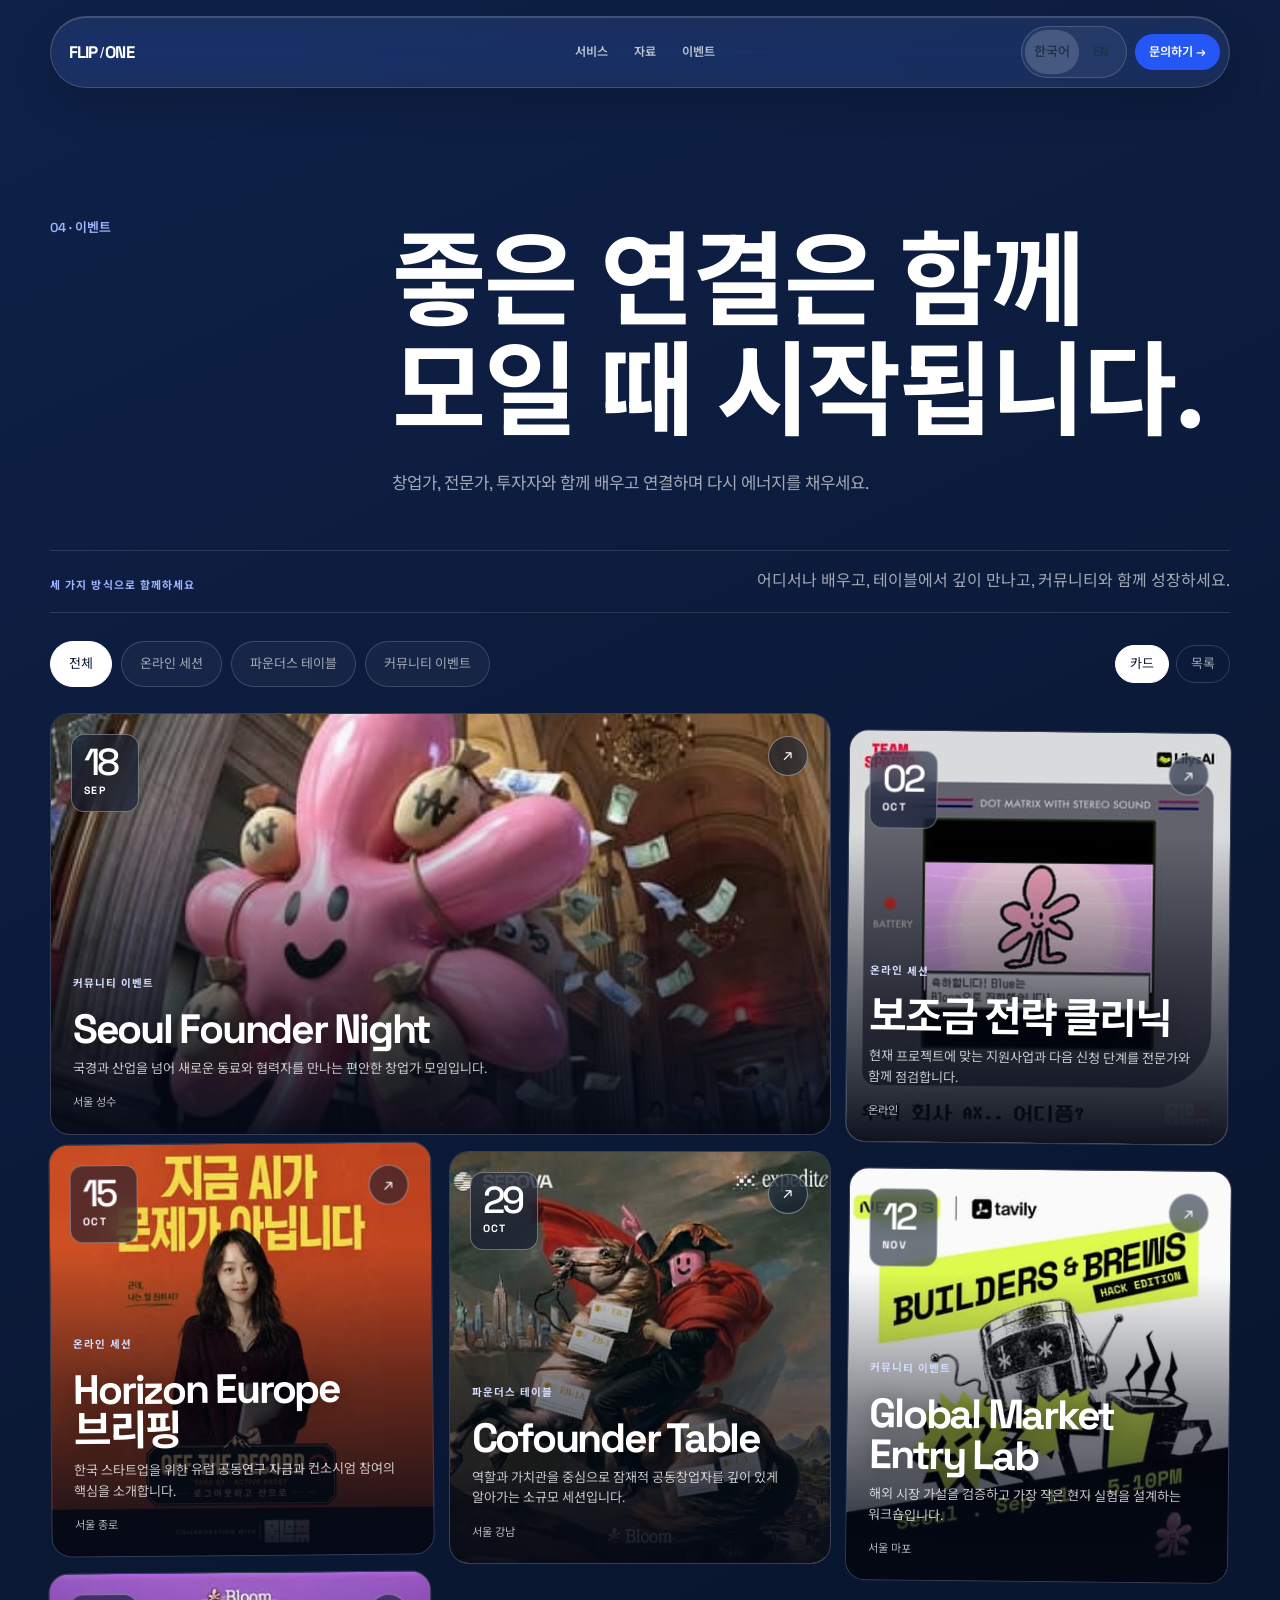
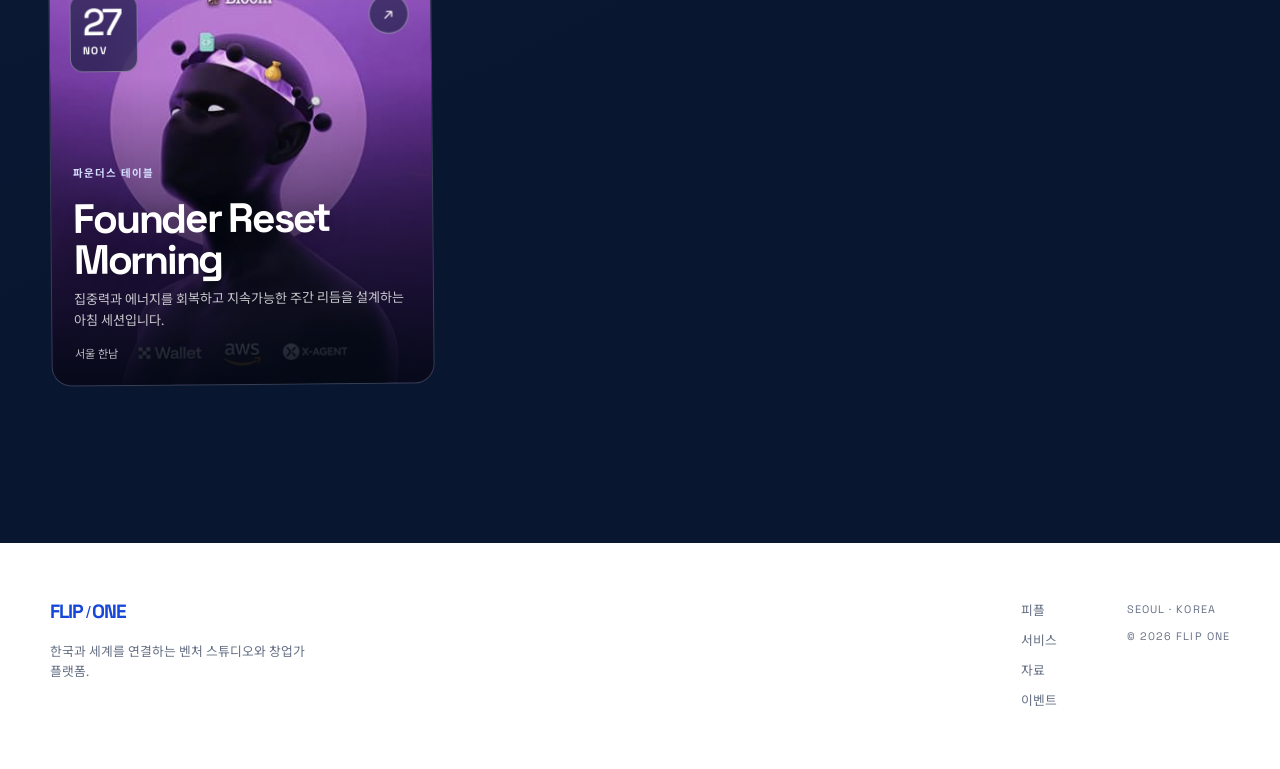
==== commit b6033047: "Clarify venture offer and improve navigation and legibility" ====
--- a/events.html
+++ b/events.html
@@ -1,8 +1,8 @@
 <!doctype html>
 <html lang="ko"><head><meta charset="utf-8"><meta name="viewport" content="width=device-width, initial-scale=1"><meta name="description" content="Flip One 창업가 커뮤니티 이벤트와 워크숍."><meta name="theme-color" content="#09162f"><title>Flip One | Events</title><link rel="preconnect" href="https://fonts.googleapis.com"><link rel="preconnect" href="https://fonts.gstatic.com" crossorigin><link href="https://fonts.googleapis.com/css2?family=Noto+Sans+KR:wght@400;500;600;700&amp;family=Space+Grotesk:wght@400;500;600;700&amp;display=swap" rel="stylesheet"><link rel="stylesheet" href="styles.css"><script src="script.js" defer></script></head>
 <body class="subpage events-page"><a class="skip-link" href="#main" data-i18n="skip">본문으로 건너뛰기</a>
-  <header class="site-header" id="site-header"><a class="wordmark" href="index.html" aria-label="Flip One home"><span>FLIP</span><span class="wordmark__slash">/</span><span>ONE</span></a><nav class="desktop-nav" aria-label="주요 내비게이션" data-i18n-aria="navLabel"><a href="services.html" data-i18n="navServices">서비스</a><a href="people.html" data-i18n="navPeople">피플</a><a href="resources.html" data-i18n="navResources">자료</a><a href="events.html" class="is-current" aria-current="page" data-i18n="navEvents">이벤트</a></nav><div class="header-actions"><div class="language-switch" role="group" aria-label="언어 선택"><button class="language-switch__button is-active" type="button" data-language="ko" aria-pressed="true">한국어</button><button class="language-switch__button" type="button" data-language="en" aria-pressed="false">EN</button></div><a class="nav-cta" href="index.html#course"><span data-i18n="cta">성장 방향 상담하기</span> →</a><button class="menu-button" id="menu-button" type="button" aria-expanded="false" aria-controls="mobile-nav"><span data-i18n="menu">메뉴</span></button></div></header>
-  <nav class="mobile-nav" id="mobile-nav" hidden><a href="services.html" data-i18n="navServices">서비스</a><a href="people.html" data-i18n="navPeople">피플</a><a href="resources.html" data-i18n="navResources">자료</a><a href="events.html" data-i18n="navEvents">이벤트</a></nav>
+  <header class="site-header" id="site-header"><a class="wordmark" href="index.html" aria-label="Flip One home"><span>FLIP</span><span class="wordmark__slash">/</span><span>ONE</span></a><nav class="desktop-nav" aria-label="주요 내비게이션" data-i18n-aria="navLabel"><a href="services.html" data-i18n="navServices">서비스</a><a href="resources.html" data-i18n="navResources">자료</a><a href="events.html" class="is-current" aria-current="page" data-i18n="navEvents">이벤트</a></nav><div class="header-actions"><div class="language-switch" role="group" aria-label="언어 선택"><button class="language-switch__button is-active" type="button" data-language="ko" aria-pressed="true">한국어</button><button class="language-switch__button" type="button" data-language="en" aria-pressed="false">EN</button></div><a class="nav-cta" href="index.html#course"><span data-i18n="cta">성장 방향 상담하기</span> →</a><button class="menu-button" id="menu-button" type="button" aria-expanded="false" aria-controls="mobile-nav"><span data-i18n="menu">메뉴</span></button></div></header>
+  <nav class="mobile-nav" id="mobile-nav" hidden><a href="services.html" data-i18n="navServices">서비스</a><a href="resources.html" data-i18n="navResources">자료</a><a href="events.html" data-i18n="navEvents">이벤트</a></nav>
   <main id="main"><section class="events events--page" id="events" aria-labelledby="events-heading"><div class="shell"><div class="section-heading section-heading--light"><div><p class="coordinate" data-i18n="eventsSectionLabel">04 · 이벤트</p></div><div><h1 id="events-heading" data-i18n="eventsSectionTitle">좋은 연결은 함께 모일 때 시작됩니다.</h1><p data-i18n="eventsSectionSummary">창업가, 전문가, 투자자와 함께 배우고 연결하며 다시 에너지를 채우세요.</p></div></div><div class="event-wall-intro"><span data-i18n="eventWallLabel">세 가지 방식으로 함께하세요</span><p data-i18n="eventWallCopy">어디서나 배우고, 테이블에서 깊이 만나고, 커뮤니티와 함께 성장하세요.</p></div><div class="events-toolbar"><div class="event-filters" id="event-filters" aria-label="Event categories"></div><div class="view-switch" aria-label="Event view"><button type="button" data-event-view="grid" class="is-active" data-i18n="gridView">카드</button><button type="button" data-event-view="list" data-i18n="listView">목록</button></div></div><div class="event-grid" id="event-grid"></div></div></section></main>
   <footer class="footer"><div class="shell footer__grid"><div><span class="wordmark"><span>FLIP</span><span class="wordmark__slash">/</span><span>ONE</span></span><p data-i18n="footerLine">한국과 세계를 연결하는 스타트업 플랫폼.</p></div><div class="footer__links"><a href="people.html" data-i18n="navPeople">피플</a><a href="services.html" data-i18n="navServices">서비스</a><a href="resources.html" data-i18n="navResources">자료</a><a href="events.html" data-i18n="navEvents">이벤트</a></div><div class="footer__meta"><span>SEOUL · KOREA</span><span>© 2026 FLIP ONE</span></div></div></footer>
   <dialog class="event-dialog" id="event-dialog" aria-labelledby="event-dialog-title"><article><div class="event-dialog__head"><div><span class="event-dialog__category" id="event-dialog-category"></span><h2 id="event-dialog-title"></h2></div><button class="dialog-close" type="button" data-close-event aria-label="닫기">×</button></div><div class="event-dialog__meta" id="event-dialog-meta"></div><p class="event-dialog__summary" id="event-dialog-summary"></p><div class="event-dialog__body"><div><span class="coordinate" data-i18n="eventAgenda">프로그램</span><ol id="event-dialog-agenda"></ol></div><div><span class="coordinate" data-i18n="eventFor">추천 대상</span><p id="event-dialog-audience"></p><span class="coordinate" data-i18n="eventHost">호스트</span><p id="event-dialog-host"></p></div></div><div class="event-dialog__actions"><button class="button button--primary" type="button" id="event-calendar" data-i18n="addCalendar">캘린더에 추가</button><a class="button event-register-link" href="index.html#course" data-i18n="eventEnquire">이벤트 문의</a></div></article></dialog>
--- a/styles.css
+++ b/styles.css
@@ -336,9 +336,17 @@
   margin: 0 0 26px;
   font-size: clamp(4.2rem, 10vw, 9.4rem);
   font-weight: 600;
-  letter-spacing: -0.08em;
-  line-height: 0.84;
-}
+  letter-spacing: -0.02em;
+  line-height: 1.08;
+}
+
+html[lang="en"] .hero h1 { letter-spacing: -.08em; line-height: .94; }
+html[lang="ko"] :is(.subpage-hero, .platform--page, .resources--page, .events--page) h1 { letter-spacing: -.02em; line-height: 1.08; }
+html[lang="ko"] :is(button, input, select, textarea, label, .desktop-nav, .mobile-nav, .coordinate) { font-size: max(.8125rem, 13px); letter-spacing: 0; }
+.site-header:not(.is-light) .language-switch__button { color: #f3f6ff; opacity: 1; }
+:is(.services-page, .resources-page, .events-page, .platform-page) .site-header .language-switch__button,
+.site-header.is-light .language-switch__button { color: #23324b; opacity: 1; }
+.mobile-nav a { min-height: 44px; padding-block: 12px; }
 
 .hero h1 span {
   display: block;
@@ -636,9 +644,11 @@
 .people-grid { display: grid; grid-template-columns: repeat(3, 1fr); gap: 10px; margin-top: 8px; }
 .person-card { min-width: 0; overflow: hidden; border: 1px solid rgba(255,255,255,0.12); border-radius: 13px; background: rgba(9,22,47,0.62); transition: transform 180ms var(--ease), border-color 180ms var(--ease), background 180ms var(--ease); }
 .person-card:hover { transform: translateY(-3px); border-color: rgba(157,180,255,0.55); background: rgba(21,39,79,0.9); }
-.person-card__button { display: block; width: 100%; height: 100%; padding: 20px; border: 0; background: transparent; color: inherit; font: inherit; text-align: left; cursor: pointer; }
+.person-card__button { display: flex; flex-direction: column; align-items: stretch; width: 100%; height: 100%; padding: 20px; border: 0; background: transparent; color: inherit; font: inherit; text-align: left; cursor: pointer; }
+.person-card__portrait { flex-shrink: 0; }
 .person-card__button:focus-visible { outline: 3px solid #9db4ff; outline-offset: -3px; }
-.person-card__portrait { width: calc(100% + 40px); aspect-ratio: 1.45 / 1; margin: -20px -20px 16px; overflow: hidden; background: var(--blue-soft); }
+.person-card__portrait { width: calc(100% + 40px); aspect-ratio: 1 / 1; margin: -20px -20px 16px; overflow: hidden; background: var(--blue-soft); border-bottom: 3px solid #1647D8; }
+.person-initials { display: grid; height: 100%; place-items: center; font-size: 3rem; color: #1647D8; }
 .person-card__portrait img { display: block; width: 100%; height: 100%; object-fit: cover; object-position: center 30%; transition: transform 350ms var(--ease); }
 .person-card:hover .person-card__portrait img { transform: scale(1.025); }
 .person-card__head { display: flex; justify-content: space-between; align-items: center; gap: 8px; min-height: 18px; margin-bottom: 8px; }
@@ -673,6 +683,68 @@
 .intro-form input, .intro-form textarea { width: 100%; padding: 12px 13px; border: 1px solid rgba(255,255,255,.15); border-radius: 10px; background: rgba(255,255,255,.08); color: #fff; font: inherit; }
 .intro-form input:focus, .intro-form textarea:focus { border-color: #9db4ff; outline: 0; box-shadow: 0 0 0 3px rgba(157,180,255,.18); }
 
+/* People detail sheet: keep the directory in place behind a focused profile. */
+html.person-panel-open { overflow: hidden; scrollbar-gutter: stable; }
+.person-dialog.person-panel { position: fixed; inset: 0 0 0 auto; margin: 0; width: min(660px, 100%); max-width: 100%; height: 100dvh; max-height: 100dvh; border-radius: 24px 0 0 24px; overflow: hidden; background: #0d1b38; }
+.person-panel[open] { animation: person-panel-enter 220ms ease-out; }
+.person-dialog.person-panel article { display: flex; flex-direction: column; height: 100%; padding: 0; }
+.person-panel__bar { display: flex; align-items: center; justify-content: space-between; flex: none; padding: 16px 28px; border-bottom: 1px solid #ffffff1f; background: #ffffff05; }
+.person-panel__bar > span { color: #b8c8e8; font-size: .75rem; letter-spacing: .12em; }
+.person-panel .person-dialog__close { position: static; width: 44px; height: 44px; flex: none; }
+.person-panel__body { overflow-y: auto; overscroll-behavior: contain; min-height: 0; padding: 30px; flex: 1; }
+.person-panel .person-dialog__hero { grid-template-columns: 112px minmax(0,1fr); align-items: center; gap: 22px; }
+.person-panel .person-dialog__hero img { width: 112px; aspect-ratio: 1; border-radius: 20px; }
+.person-panel .person-dialog__hero h2 { font-size: clamp(1.65rem, 4vw, 2.4rem); line-height: 1.1; letter-spacing: -.04em; overflow-wrap: anywhere; }
+.person-panel .person-dialog__hero strong { font-size: .95rem; line-height: 1.5; }
+.person-panel .person-dialog__hero p { color: #becae0; font-size: .875rem; }
+.person-panel .person-dialog__bio { color: #d4ddef; line-height: 1.75; margin: 24px 0; }
+.person-panel__help { margin: 30px 0; }
+.person-panel__help h3, .person-panel .intro-form h3 { font-size: 1.2rem; margin: 0 0 8px; }
+.person-panel__help > p { font-size: .875rem; color: #bac8e1; margin: 0 0 16px; }
+.person-help-topic { display: flex; align-items: center; justify-content: space-between; gap: 16px; width: 100%; min-height: 62px; text-align: left; margin-top: 8px; padding: 16px 18px; border: 1px solid #ffffff26; border-radius: 12px; background: #ffffff08; color: #eef3ff; font: inherit; font-size: 1rem; cursor: pointer; transition: background 160ms, border-color 160ms; }
+.person-help-topic:hover { background: #1647d833; border-color: #8ba9ff; }
+.person-help-topic > span:last-child { color: #a9beff; }
+.person-panel :is(button, summary):focus-visible { outline: 3px solid #aec3ff; outline-offset: 3px; }
+.person-panel details { border-block: 1px solid #ffffff24; padding: 18px 0; margin-bottom: 24px; }
+.person-panel summary { cursor: pointer; color: #d0dcff; font-size: 1rem; padding: 6px 0; }
+.person-panel .person-dialog__facts { grid-template-columns: 1fr 1fr; gap: 20px; }
+.person-panel .person-dialog__facts section { padding: 0; border: 0; background: none; }
+.person-panel .person-dialog__facts h3 { font-size: .875rem; letter-spacing: 0; text-transform: none; margin-bottom: 8px; }
+.person-panel .person-dialog__facts p { font-size: .95rem; color: #d4ddef; }
+.person-panel__action { flex: none; padding: 16px 28px max(20px, env(safe-area-inset-bottom)); background: #142341; border-top: 1px solid #ffffff24; }
+.person-panel__action p { color: #bdcbe2; font-size: .875rem; line-height: 1.5; margin: 0 0 12px; }
+.person-panel__action .button { width: 100%; min-height: 48px; white-space: normal; text-align: center; font-size: 1rem; }
+.person-panel [hidden] { display: none !important; }
+.person-panel .intro-form label { font-size: .95rem; color: #d4ddef; }
+.person-panel .intro-form :is(input, textarea) { font-size: 1rem; }
+.person-panel .form-note, .person-panel .form-success { font-size: .875rem; line-height: 1.6; }
+@keyframes person-panel-enter { from { transform: translateX(35px); opacity: .5; } to { transform: translateX(0); opacity: 1; } }
+@media (max-width: 600px) {
+  .person-dialog.person-panel { border-radius: 0; border: 0; }
+  .person-panel__body { padding: 22px 20px; }
+  .person-panel__bar, .person-panel__action { padding-left: 20px; padding-right: 20px; }
+  .person-panel .person-dialog__hero { grid-template-columns: 80px minmax(0,1fr); gap: 16px; }
+  .person-panel .person-dialog__hero img { width: 80px; border-radius: 14px; }
+}
+@media (prefers-reduced-motion: reduce) { .person-panel[open] { animation: none; } .person-help-topic { transition: none; } }
+
+.person-panel__portrait { width: 112px; aspect-ratio: 1; overflow: hidden; border-radius: 20px; }
+.person-panel .person-panel__portrait img { width: 100%; height: 100%; border-radius: 0; display: block; }
+.person-card__portrait img[src$="/casimir-agossou.png"],
+.person-panel__portrait img[src$="/casimir-agossou.png"] { transform: scale(1.65); transform-origin: 50% 35%; }
+.person-card:hover .person-card__portrait img[src$="/casimir-agossou.png"] { transform: scale(1.69); }
+@media (max-width: 600px) { .person-panel__portrait { width: 80px; border-radius: 14px; } }
+/* Reversible portrait crops: retain the original photographs and natural colour. */
+.person-card__portrait img[src*="arjuna-blanvillain"],
+.person-panel__portrait img[src*="arjuna-blanvillain"] { transform: scale(1.3); transform-origin: 49% 28%; }
+.person-card:hover .person-card__portrait img[src*="arjuna-blanvillain"] { transform: scale(1.32); }
+.person-card__portrait img[src$="/vladi-mun.png"],
+.person-panel__portrait img[src$="/vladi-mun.png"] { transform: scale(1.48); transform-origin: 100% 0%; }
+.person-card:hover .person-card__portrait img[src$="/vladi-mun.png"] { transform: scale(1.5); }
+
+.pilot-consent { display: flex !important; align-items: flex-start; gap: 12px; margin-top: 16px; font-size: .875rem; line-height: 1.6; color: #d4ddef; }
+.pilot-consent input[type="checkbox"] { width: 20px; height: 20px; flex: 0 0 20px; margin-top: 3px; }
+.person-panel button:disabled { opacity: .65; cursor: wait; }
 .document-lines { display: grid; gap: 8px; margin: 34px 0 auto; }
 .document-lines i { display: block; height: 1px; background: rgba(255,255,255,0.18); }
 .document-lines i:nth-child(2) { width: 78%; }
@@ -820,6 +892,54 @@
 .credibility__grid { display: grid; grid-template-columns: repeat(3, 1fr); gap: 1px; margin-top: 65px; background: rgba(255,255,255,.13); }
 .credibility__grid article { min-height: 210px; padding: 28px; background: var(--navy); }
 .credibility__grid strong { display: block; color: #fff; font-size: 1rem; }
+.proof-intro { max-width: 760px; margin: 28px 0 0; color: #c0cada; line-height: 1.7; }
+.credibility__grid.proof-grid { grid-template-columns: repeat(2,minmax(0,1fr)); margin-top: 36px; }
+.proof-grid h3 { margin: 28px 0 16px; font-size: clamp(1.8rem,4vw,3rem); letter-spacing: -.04em; color: #fff; }
+.proof-grid article p { margin: 0; font-size: 1rem; color: #c0cada; }
+.proof-grid .coordinate { color: #9db4ff; }
+.proof-link { display:inline-block; margin-top:24px; color:#b7d7ff; text-decoration:none; font-weight:600; padding:10px 0; }
+.proof-link:hover { color:#fff; text-decoration:underline; }
+.studio-layers { padding-block: 80px; }
+.studio-layers > h2 { max-width: 850px; font-size: clamp(2.2rem,5vw,4rem); letter-spacing: -.055em; line-height: 1.08; margin: 20px 0; }
+.layers-lead { max-width: 660px; color: #556174; line-height: 1.7; }
+.layers-layout { display: grid; grid-template-columns: 1fr 1fr; gap: 60px; align-items: center; margin-top: 40px; }
+.layers-stack { position: relative; height: 480px; isolation: isolate; }
+.layers-stack::before { content: ''; position: absolute; inset: 16% -3% 0; z-index: -1; background: radial-gradient(ellipse, #cbdcff70, transparent 68%); }
+.layers-stack::after { content: ''; position: absolute; width: 65%; height: 38px; bottom: 10px; left: 18%; border-radius: 50%; background: #173d8c22; filter: blur(22px); }
+.layers-venture { position: absolute; top: 0; left: 12%; font-size: .75rem; letter-spacing: .12em; font-weight: 600; color: #536176; }
+.layers-venture::before { content: ''; display: inline-block; width: 7px; height: 7px; border-radius: 50%; margin-right: 10px; background: #1647d8; box-shadow: 0 0 0 5px #1647d810; }
+.layers-stack button { position: absolute; left: 10%; top: 64px; z-index: 3; display: flex; align-items: center; gap: 18px; width: 80%; height: 174px; padding: 28px; border: 1px solid #c5d0e0; border-radius: 20px; background: linear-gradient(135deg, #fffffff5, #eef3fbea); color: #18304e; text-align: left; font: inherit; cursor: pointer; transform: perspective(950px) rotateX(48deg) rotateZ(-22deg); box-shadow: -2px 5px 0 #c9d4e5, -8px 22px 35px #20365b16, inset 0 1px 0 #fff; transition: transform 250ms ease, box-shadow 250ms ease; }
+.layers-stack button:nth-of-type(2) { top: 168px; z-index: 2; background: linear-gradient(135deg, #e5f1fff5, #a9c9f6eb); border-color: #9ebbe4; box-shadow: -2px 5px 0 #8caedb, -8px 22px 35px #20365b20, inset 0 1px 0 #fff9; }
+.layers-stack button:nth-of-type(3) { top: 272px; z-index: 1; background: linear-gradient(135deg, #3264e8, #163bba); color: #fff; border-color: #507ced; box-shadow: -2px 5px 0 #102c87, -8px 22px 35px #20365b26, inset 0 1px 0 #ffffff60; }
+.layers-stack button[aria-pressed="true"] { transform: translateY(-16px) perspective(950px) rotateX(48deg) rotateZ(-22deg); outline: 2px solid #5882ed; outline-offset: 5px; }
+.layers-stack button > span { font-size: .75rem; opacity: .75; align-self: flex-start; }
+.layers-stack strong { display:block; font-size:1.1rem; }
+.layers-stack small { display:none; }
+.layers-stack b { margin-left:auto; }
+.layers-stack button:focus-visible { outline:3px solid #2457f5; outline-offset:4px; }
+.layer-detail { padding: 12px 0 12px 36px; border-left: 1px solid #d6dfeb; background: transparent; min-height: 430px; }
+.layer-status { display:block; color:#1647d8; font-size:.875rem; }
+.layer-detail > * { box-sizing: border-box; }
+.layer-detail h3 { font-size:1.8rem; letter-spacing:-.04em; line-height:1.2; }
+.layer-detail p, .layer-detail li { font-size:1rem; color:#536176; line-height:1.65; }
+.layer-detail ul { padding-left:20px; }
+.layer-detail .layer-caveat { font-size:.875rem; padding-top:16px; border-top:1px solid #e2e7ef; }
+@media(max-width:800px) { .layers-layout { grid-template-columns:1fr; gap:24px; } .layers-stack { width: min(100%, 500px); margin-inline: auto; } .layer-detail { min-height:0; padding:24px 0 0; border-left:0; border-top:1px solid #d6dfeb; } }
+@media(max-width:480px) { .layers-stack { height:355px; } .layers-stack button { left:8%; width:84%; height:122px; top:50px; padding:20px; gap:12px; transform:perspective(950px) rotateX(30deg) rotateZ(-10deg); } .layers-stack button:nth-of-type(2) { top:135px; } .layers-stack button:nth-of-type(3) { top:220px; } .layers-stack button[aria-pressed="true"] { transform:translateY(-10px) perspective(950px) rotateX(30deg) rotateZ(-10deg); } .layers-stack strong { font-size:.95rem; } }
+@media(prefers-reduced-motion:reduce) { .layers-stack button { transition:none; } }
+.insightmatches-logo { display:flex; align-items:center; gap:14px; font-family:Inter,sans-serif; }
+.insightmatches-logo .icon { width:50px; height:50px; background:#0f172a; border-radius:15px; display:grid; place-items:center; position:relative; flex:none; }
+.insightmatches-logo .icon::before { content:''; width:28px; height:28px; border-radius:50%; border:3px solid #0ea5e999; }
+.insightmatches-logo .icon::after { content:''; position:absolute; width:12px; height:12px; background:#0ea5e9; border-radius:50%; box-shadow:0 0 10px #0ea5e980; }
+.insightmatches-logo .text { color:#fff; font-size:clamp(1.2rem,3vw,1.65rem); font-weight:700; letter-spacing:-.5px; }
+.insightmatches-logo .text span { color:#0ea5e9; }
+.sens-logo-container.horizontal { display:flex; align-items:center; gap:16px; }
+.sens-logo-container .logo-mark { display:flex; gap:4px; align-items:center; height:50px; }
+.sens-logo-container .logo-bar { width:8px; border-radius:6px; background:linear-gradient(180deg,#FF416C,#FF6B35); height:38px; }
+.sens-logo-container .logo-bar:nth-child(1), .sens-logo-container .logo-bar:nth-child(5) { height:22px; }
+.sens-logo-container .logo-bar:nth-child(3) { height:50px; }
+.sens-logo-container .logo-wordmark { font-family:Syne,sans-serif; font-weight:800; letter-spacing:.15em; text-transform:uppercase; background:linear-gradient(90deg,#FF416C,#FF6B35); -webkit-background-clip:text; background-clip:text; color:transparent; font-size:2rem; }
+@media(max-width:700px) { .credibility__grid.proof-grid { grid-template-columns: 1fr; } }
 .credibility__grid p { margin: 58px 0 0; color: rgba(255,255,255,.56); font-size: .8rem; line-height: 1.65; }
 .community__grid { display: grid; grid-template-columns: 1.05fr 0.95fr; gap: 70px; align-items: end; }
 .community h2 { max-width: 680px; margin: 18px 0 0; font-size: clamp(3rem, 7vw, 6.6rem); font-weight: 600; letter-spacing: -0.075em; line-height: 0.9; }
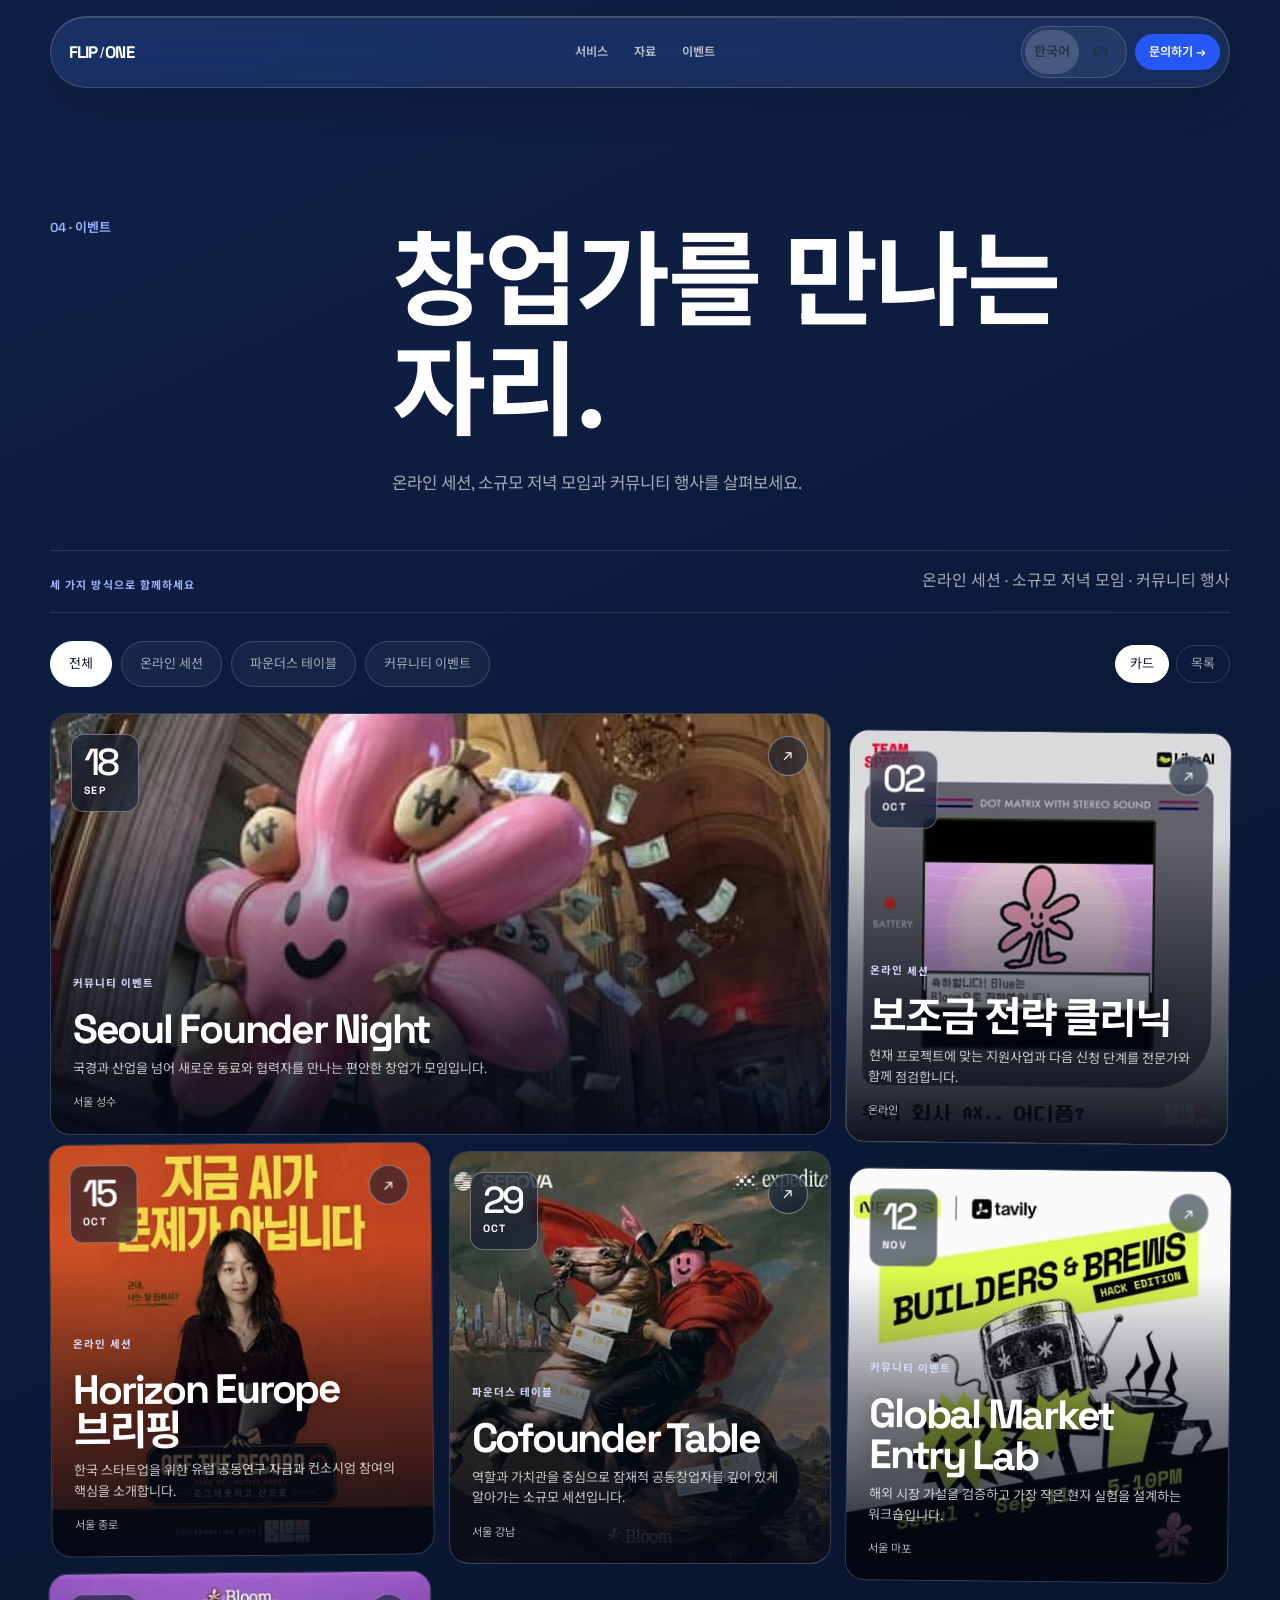
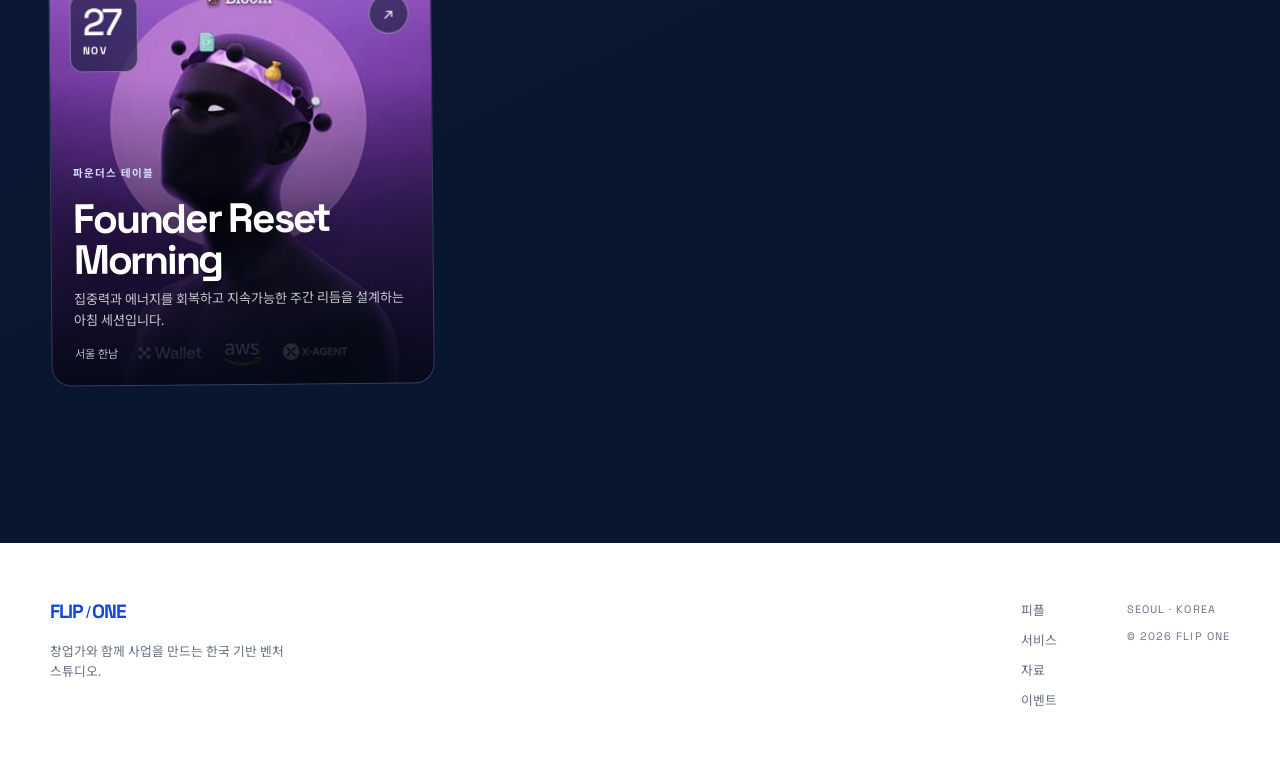
==== commit e597aaf2: "Tighten bilingual copy and simplify venture building section" ====
--- a/events.html
+++ b/events.html
@@ -3,7 +3,7 @@
 <body class="subpage events-page"><a class="skip-link" href="#main" data-i18n="skip">본문으로 건너뛰기</a>
   <header class="site-header" id="site-header"><a class="wordmark" href="index.html" aria-label="Flip One home"><span>FLIP</span><span class="wordmark__slash">/</span><span>ONE</span></a><nav class="desktop-nav" aria-label="주요 내비게이션" data-i18n-aria="navLabel"><a href="services.html" data-i18n="navServices">서비스</a><a href="resources.html" data-i18n="navResources">자료</a><a href="events.html" class="is-current" aria-current="page" data-i18n="navEvents">이벤트</a></nav><div class="header-actions"><div class="language-switch" role="group" aria-label="언어 선택"><button class="language-switch__button is-active" type="button" data-language="ko" aria-pressed="true">한국어</button><button class="language-switch__button" type="button" data-language="en" aria-pressed="false">EN</button></div><a class="nav-cta" href="index.html#course"><span data-i18n="cta">성장 방향 상담하기</span> →</a><button class="menu-button" id="menu-button" type="button" aria-expanded="false" aria-controls="mobile-nav"><span data-i18n="menu">메뉴</span></button></div></header>
   <nav class="mobile-nav" id="mobile-nav" hidden><a href="services.html" data-i18n="navServices">서비스</a><a href="resources.html" data-i18n="navResources">자료</a><a href="events.html" data-i18n="navEvents">이벤트</a></nav>
-  <main id="main"><section class="events events--page" id="events" aria-labelledby="events-heading"><div class="shell"><div class="section-heading section-heading--light"><div><p class="coordinate" data-i18n="eventsSectionLabel">04 · 이벤트</p></div><div><h1 id="events-heading" data-i18n="eventsSectionTitle">좋은 연결은 함께 모일 때 시작됩니다.</h1><p data-i18n="eventsSectionSummary">창업가, 전문가, 투자자와 함께 배우고 연결하며 다시 에너지를 채우세요.</p></div></div><div class="event-wall-intro"><span data-i18n="eventWallLabel">세 가지 방식으로 함께하세요</span><p data-i18n="eventWallCopy">어디서나 배우고, 테이블에서 깊이 만나고, 커뮤니티와 함께 성장하세요.</p></div><div class="events-toolbar"><div class="event-filters" id="event-filters" aria-label="Event categories"></div><div class="view-switch" aria-label="Event view"><button type="button" data-event-view="grid" class="is-active" data-i18n="gridView">카드</button><button type="button" data-event-view="list" data-i18n="listView">목록</button></div></div><div class="event-grid" id="event-grid"></div></div></section></main>
-  <footer class="footer"><div class="shell footer__grid"><div><span class="wordmark"><span>FLIP</span><span class="wordmark__slash">/</span><span>ONE</span></span><p data-i18n="footerLine">한국과 세계를 연결하는 스타트업 플랫폼.</p></div><div class="footer__links"><a href="people.html" data-i18n="navPeople">피플</a><a href="services.html" data-i18n="navServices">서비스</a><a href="resources.html" data-i18n="navResources">자료</a><a href="events.html" data-i18n="navEvents">이벤트</a></div><div class="footer__meta"><span>SEOUL · KOREA</span><span>© 2026 FLIP ONE</span></div></div></footer>
+  <main id="main"><section class="events events--page" id="events" aria-labelledby="events-heading"><div class="shell"><div class="section-heading section-heading--light"><div><p class="coordinate" data-i18n="eventsSectionLabel">04 · 이벤트</p></div><div><h1 id="events-heading" data-i18n="eventsSectionTitle">창업가를 만나는 자리.</h1><p data-i18n="eventsSectionSummary">온라인 세션, 소규모 저녁 모임과 커뮤니티 행사를 살펴보세요.</p></div></div><div class="event-wall-intro"><span data-i18n="eventWallLabel">세 가지 방식으로 함께하세요</span><p data-i18n="eventWallCopy">온라인 세션 · 소규모 저녁 모임 · 커뮤니티 행사</p></div><div class="events-toolbar"><div class="event-filters" id="event-filters" aria-label="Event categories"></div><div class="view-switch" aria-label="Event view"><button type="button" data-event-view="grid" class="is-active" data-i18n="gridView">카드</button><button type="button" data-event-view="list" data-i18n="listView">목록</button></div></div><div class="event-grid" id="event-grid"></div></div></section></main>
+  <footer class="footer"><div class="shell footer__grid"><div><span class="wordmark"><span>FLIP</span><span class="wordmark__slash">/</span><span>ONE</span></span><p data-i18n="footerLine">창업가와 함께 사업을 만드는 한국 기반 벤처 스튜디오.</p></div><div class="footer__links"><a href="people.html" data-i18n="navPeople">피플</a><a href="services.html" data-i18n="navServices">서비스</a><a href="resources.html" data-i18n="navResources">자료</a><a href="events.html" data-i18n="navEvents">이벤트</a></div><div class="footer__meta"><span>SEOUL · KOREA</span><span>© 2026 FLIP ONE</span></div></div></footer>
   <dialog class="event-dialog" id="event-dialog" aria-labelledby="event-dialog-title"><article><div class="event-dialog__head"><div><span class="event-dialog__category" id="event-dialog-category"></span><h2 id="event-dialog-title"></h2></div><button class="dialog-close" type="button" data-close-event aria-label="닫기">×</button></div><div class="event-dialog__meta" id="event-dialog-meta"></div><p class="event-dialog__summary" id="event-dialog-summary"></p><div class="event-dialog__body"><div><span class="coordinate" data-i18n="eventAgenda">프로그램</span><ol id="event-dialog-agenda"></ol></div><div><span class="coordinate" data-i18n="eventFor">추천 대상</span><p id="event-dialog-audience"></p><span class="coordinate" data-i18n="eventHost">호스트</span><p id="event-dialog-host"></p></div></div><div class="event-dialog__actions"><button class="button button--primary" type="button" id="event-calendar" data-i18n="addCalendar">캘린더에 추가</button><a class="button event-register-link" href="index.html#course" data-i18n="eventEnquire">이벤트 문의</a></div></article></dialog>
 </body></html>
--- a/styles.css
+++ b/styles.css
@@ -504,6 +504,10 @@
 }
 
 .value-card p { max-width: 280px; margin: 0; color: var(--muted); font-size: 0.92rem; }
+.value-grid--method { grid-template-columns: repeat(3, 1fr); border: 0; border-radius: 0; background: transparent; gap: 32px; }
+.value-grid--method .value-card { min-height: 0; padding: 24px 0; border: 0; border-top: 1px solid var(--line); }
+.value-grid--method .value-card__index { display: block; margin-bottom: 28px; font-size: .8125rem; }
+.value-grid--method .value-card__line { display: none; }
 
 .value-card__line {
   position: absolute;
@@ -906,8 +910,6 @@
 .layers-stack { position: relative; height: 480px; isolation: isolate; }
 .layers-stack::before { content: ''; position: absolute; inset: 16% -3% 0; z-index: -1; background: radial-gradient(ellipse, #cbdcff70, transparent 68%); }
 .layers-stack::after { content: ''; position: absolute; width: 65%; height: 38px; bottom: 10px; left: 18%; border-radius: 50%; background: #173d8c22; filter: blur(22px); }
-.layers-venture { position: absolute; top: 0; left: 12%; font-size: .75rem; letter-spacing: .12em; font-weight: 600; color: #536176; }
-.layers-venture::before { content: ''; display: inline-block; width: 7px; height: 7px; border-radius: 50%; margin-right: 10px; background: #1647d8; box-shadow: 0 0 0 5px #1647d810; }
 .layers-stack button { position: absolute; left: 10%; top: 64px; z-index: 3; display: flex; align-items: center; gap: 18px; width: 80%; height: 174px; padding: 28px; border: 1px solid #c5d0e0; border-radius: 20px; background: linear-gradient(135deg, #fffffff5, #eef3fbea); color: #18304e; text-align: left; font: inherit; cursor: pointer; transform: perspective(950px) rotateX(48deg) rotateZ(-22deg); box-shadow: -2px 5px 0 #c9d4e5, -8px 22px 35px #20365b16, inset 0 1px 0 #fff; transition: transform 250ms ease, box-shadow 250ms ease; }
 .layers-stack button:nth-of-type(2) { top: 168px; z-index: 2; background: linear-gradient(135deg, #e5f1fff5, #a9c9f6eb); border-color: #9ebbe4; box-shadow: -2px 5px 0 #8caedb, -8px 22px 35px #20365b20, inset 0 1px 0 #fff9; }
 .layers-stack button:nth-of-type(3) { top: 272px; z-index: 1; background: linear-gradient(135deg, #3264e8, #163bba); color: #fff; border-color: #507ced; box-shadow: -2px 5px 0 #102c87, -8px 22px 35px #20365b26, inset 0 1px 0 #ffffff60; }
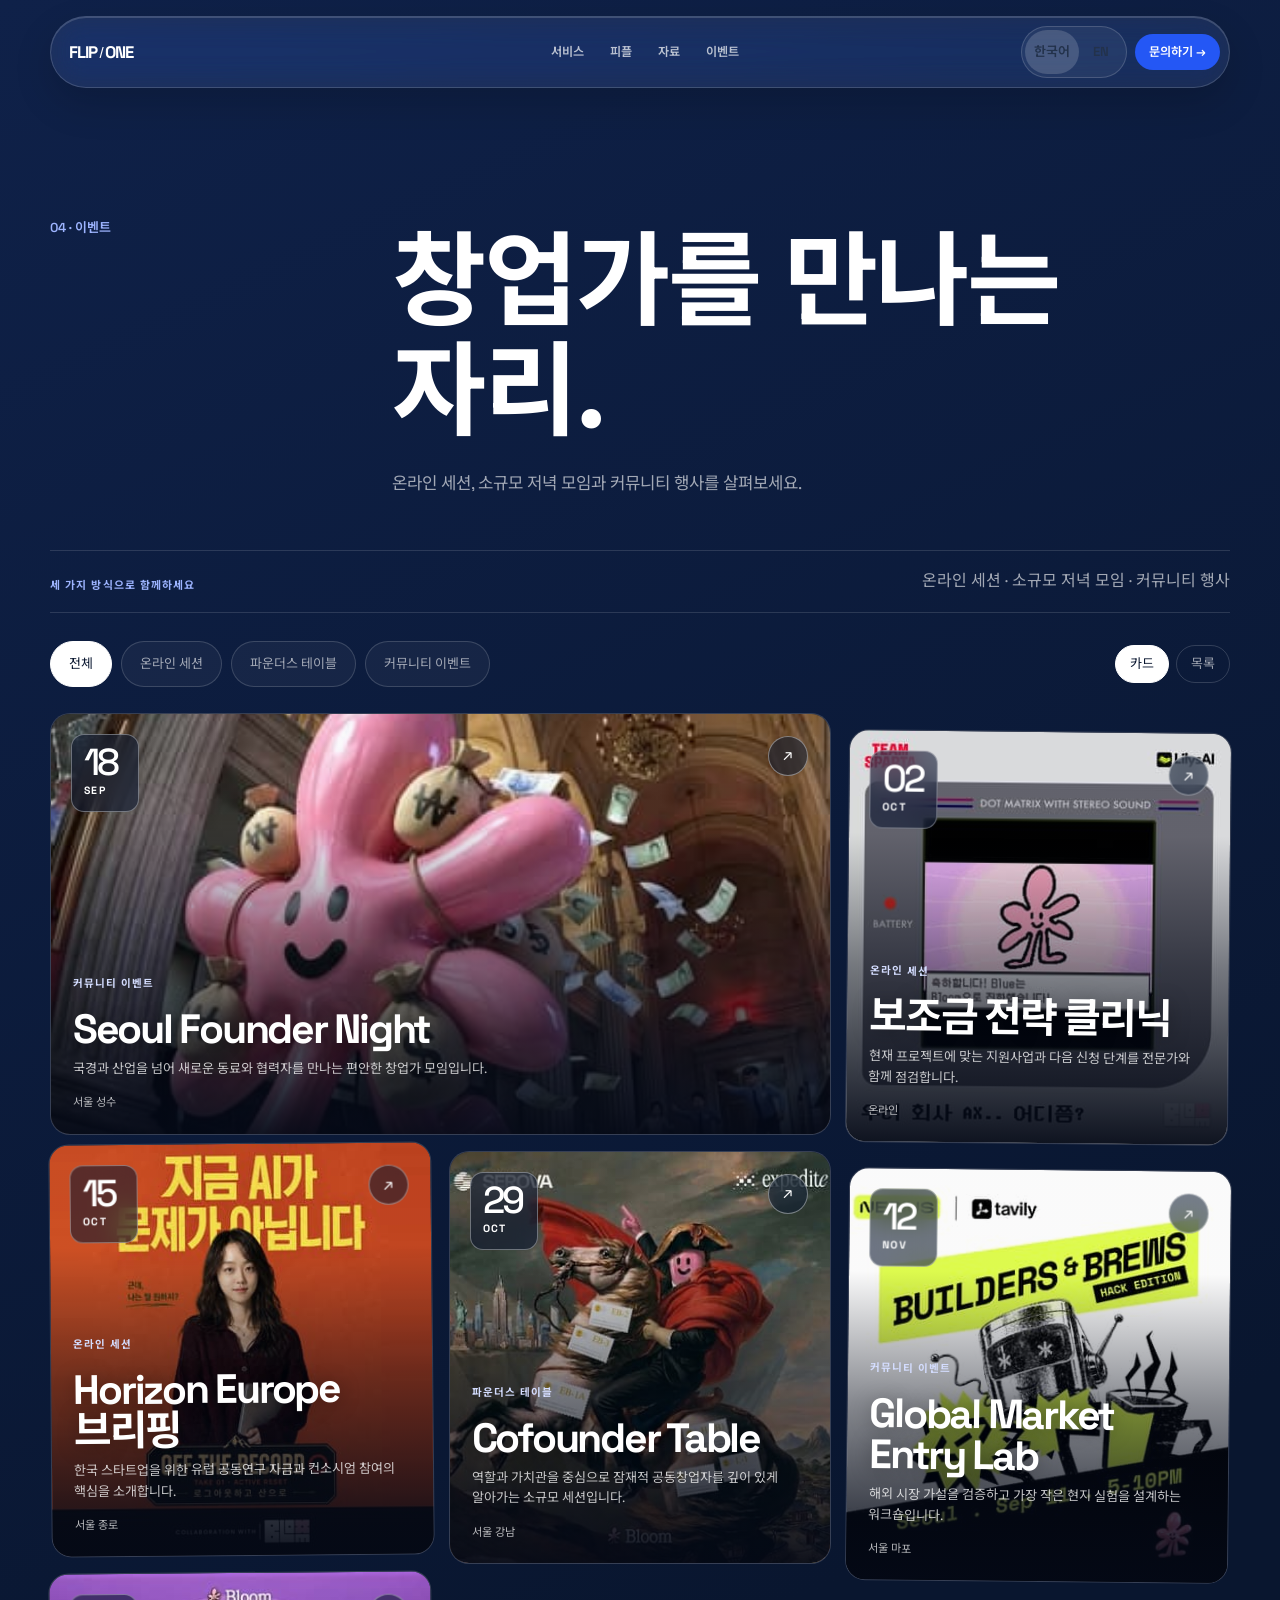
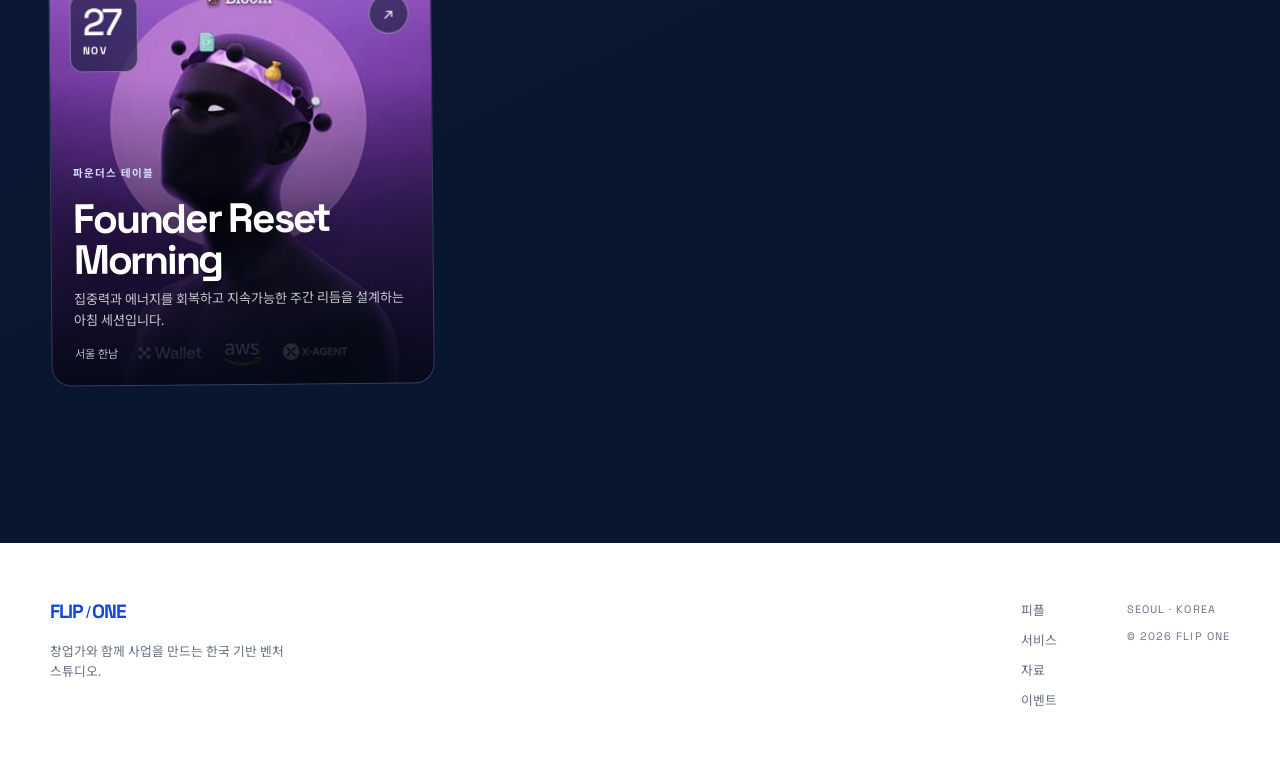
==== commit 68921c01: "People: quiet search overlay, help-topic cards, two new profiles Search state was a banner inserted " ====
--- a/events.html
+++ b/events.html
@@ -1,8 +1,8 @@
 <!doctype html>
 <html lang="ko"><head><meta charset="utf-8"><meta name="viewport" content="width=device-width, initial-scale=1"><meta name="description" content="Flip One 창업가 커뮤니티 이벤트와 워크숍."><meta name="theme-color" content="#09162f"><title>Flip One | Events</title><link rel="preconnect" href="https://fonts.googleapis.com"><link rel="preconnect" href="https://fonts.gstatic.com" crossorigin><link href="https://fonts.googleapis.com/css2?family=Noto+Sans+KR:wght@400;500;600;700&amp;family=Space+Grotesk:wght@400;500;600;700&amp;display=swap" rel="stylesheet"><link rel="stylesheet" href="styles.css"><script src="script.js" defer></script></head>
 <body class="subpage events-page"><a class="skip-link" href="#main" data-i18n="skip">본문으로 건너뛰기</a>
-  <header class="site-header" id="site-header"><a class="wordmark" href="index.html" aria-label="Flip One home"><span>FLIP</span><span class="wordmark__slash">/</span><span>ONE</span></a><nav class="desktop-nav" aria-label="주요 내비게이션" data-i18n-aria="navLabel"><a href="services.html" data-i18n="navServices">서비스</a><a href="resources.html" data-i18n="navResources">자료</a><a href="events.html" class="is-current" aria-current="page" data-i18n="navEvents">이벤트</a></nav><div class="header-actions"><div class="language-switch" role="group" aria-label="언어 선택"><button class="language-switch__button is-active" type="button" data-language="ko" aria-pressed="true">한국어</button><button class="language-switch__button" type="button" data-language="en" aria-pressed="false">EN</button></div><a class="nav-cta" href="index.html#course"><span data-i18n="cta">성장 방향 상담하기</span> →</a><button class="menu-button" id="menu-button" type="button" aria-expanded="false" aria-controls="mobile-nav"><span data-i18n="menu">메뉴</span></button></div></header>
-  <nav class="mobile-nav" id="mobile-nav" hidden><a href="services.html" data-i18n="navServices">서비스</a><a href="resources.html" data-i18n="navResources">자료</a><a href="events.html" data-i18n="navEvents">이벤트</a></nav>
+  <header class="site-header" id="site-header"><a class="wordmark" href="index.html" aria-label="Flip One home"><span>FLIP</span><span class="wordmark__slash">/</span><span>ONE</span></a><nav class="desktop-nav" aria-label="주요 내비게이션" data-i18n-aria="navLabel"><a href="services.html" data-i18n="navServices">서비스</a><a href="people.html" data-i18n="navPeople">피플</a><a href="resources.html" data-i18n="navResources">자료</a><a href="events.html" class="is-current" aria-current="page" data-i18n="navEvents">이벤트</a></nav><div class="header-actions"><div class="language-switch" role="group" aria-label="언어 선택"><button class="language-switch__button is-active" type="button" data-language="ko" aria-pressed="true">한국어</button><button class="language-switch__button" type="button" data-language="en" aria-pressed="false">EN</button></div><a class="nav-cta" href="index.html#course"><span data-i18n="cta">성장 방향 상담하기</span> →</a><button class="menu-button" id="menu-button" type="button" aria-expanded="false" aria-controls="mobile-nav"><span data-i18n="menu">메뉴</span></button></div></header>
+  <nav class="mobile-nav" id="mobile-nav" hidden><a href="services.html" data-i18n="navServices">서비스</a><a href="people.html" data-i18n="navPeople">피플</a><a href="resources.html" data-i18n="navResources">자료</a><a href="events.html" data-i18n="navEvents">이벤트</a></nav>
   <main id="main"><section class="events events--page" id="events" aria-labelledby="events-heading"><div class="shell"><div class="section-heading section-heading--light"><div><p class="coordinate" data-i18n="eventsSectionLabel">04 · 이벤트</p></div><div><h1 id="events-heading" data-i18n="eventsSectionTitle">창업가를 만나는 자리.</h1><p data-i18n="eventsSectionSummary">온라인 세션, 소규모 저녁 모임과 커뮤니티 행사를 살펴보세요.</p></div></div><div class="event-wall-intro"><span data-i18n="eventWallLabel">세 가지 방식으로 함께하세요</span><p data-i18n="eventWallCopy">온라인 세션 · 소규모 저녁 모임 · 커뮤니티 행사</p></div><div class="events-toolbar"><div class="event-filters" id="event-filters" aria-label="Event categories"></div><div class="view-switch" aria-label="Event view"><button type="button" data-event-view="grid" class="is-active" data-i18n="gridView">카드</button><button type="button" data-event-view="list" data-i18n="listView">목록</button></div></div><div class="event-grid" id="event-grid"></div></div></section></main>
   <footer class="footer"><div class="shell footer__grid"><div><span class="wordmark"><span>FLIP</span><span class="wordmark__slash">/</span><span>ONE</span></span><p data-i18n="footerLine">창업가와 함께 사업을 만드는 한국 기반 벤처 스튜디오.</p></div><div class="footer__links"><a href="people.html" data-i18n="navPeople">피플</a><a href="services.html" data-i18n="navServices">서비스</a><a href="resources.html" data-i18n="navResources">자료</a><a href="events.html" data-i18n="navEvents">이벤트</a></div><div class="footer__meta"><span>SEOUL · KOREA</span><span>© 2026 FLIP ONE</span></div></div></footer>
   <dialog class="event-dialog" id="event-dialog" aria-labelledby="event-dialog-title"><article><div class="event-dialog__head"><div><span class="event-dialog__category" id="event-dialog-category"></span><h2 id="event-dialog-title"></h2></div><button class="dialog-close" type="button" data-close-event aria-label="닫기">×</button></div><div class="event-dialog__meta" id="event-dialog-meta"></div><p class="event-dialog__summary" id="event-dialog-summary"></p><div class="event-dialog__body"><div><span class="coordinate" data-i18n="eventAgenda">프로그램</span><ol id="event-dialog-agenda"></ol></div><div><span class="coordinate" data-i18n="eventFor">추천 대상</span><p id="event-dialog-audience"></p><span class="coordinate" data-i18n="eventHost">호스트</span><p id="event-dialog-host"></p></div></div><div class="event-dialog__actions"><button class="button button--primary" type="button" id="event-calendar" data-i18n="addCalendar">캘린더에 추가</button><a class="button event-register-link" href="index.html#course" data-i18n="eventEnquire">이벤트 문의</a></div></article></dialog>
